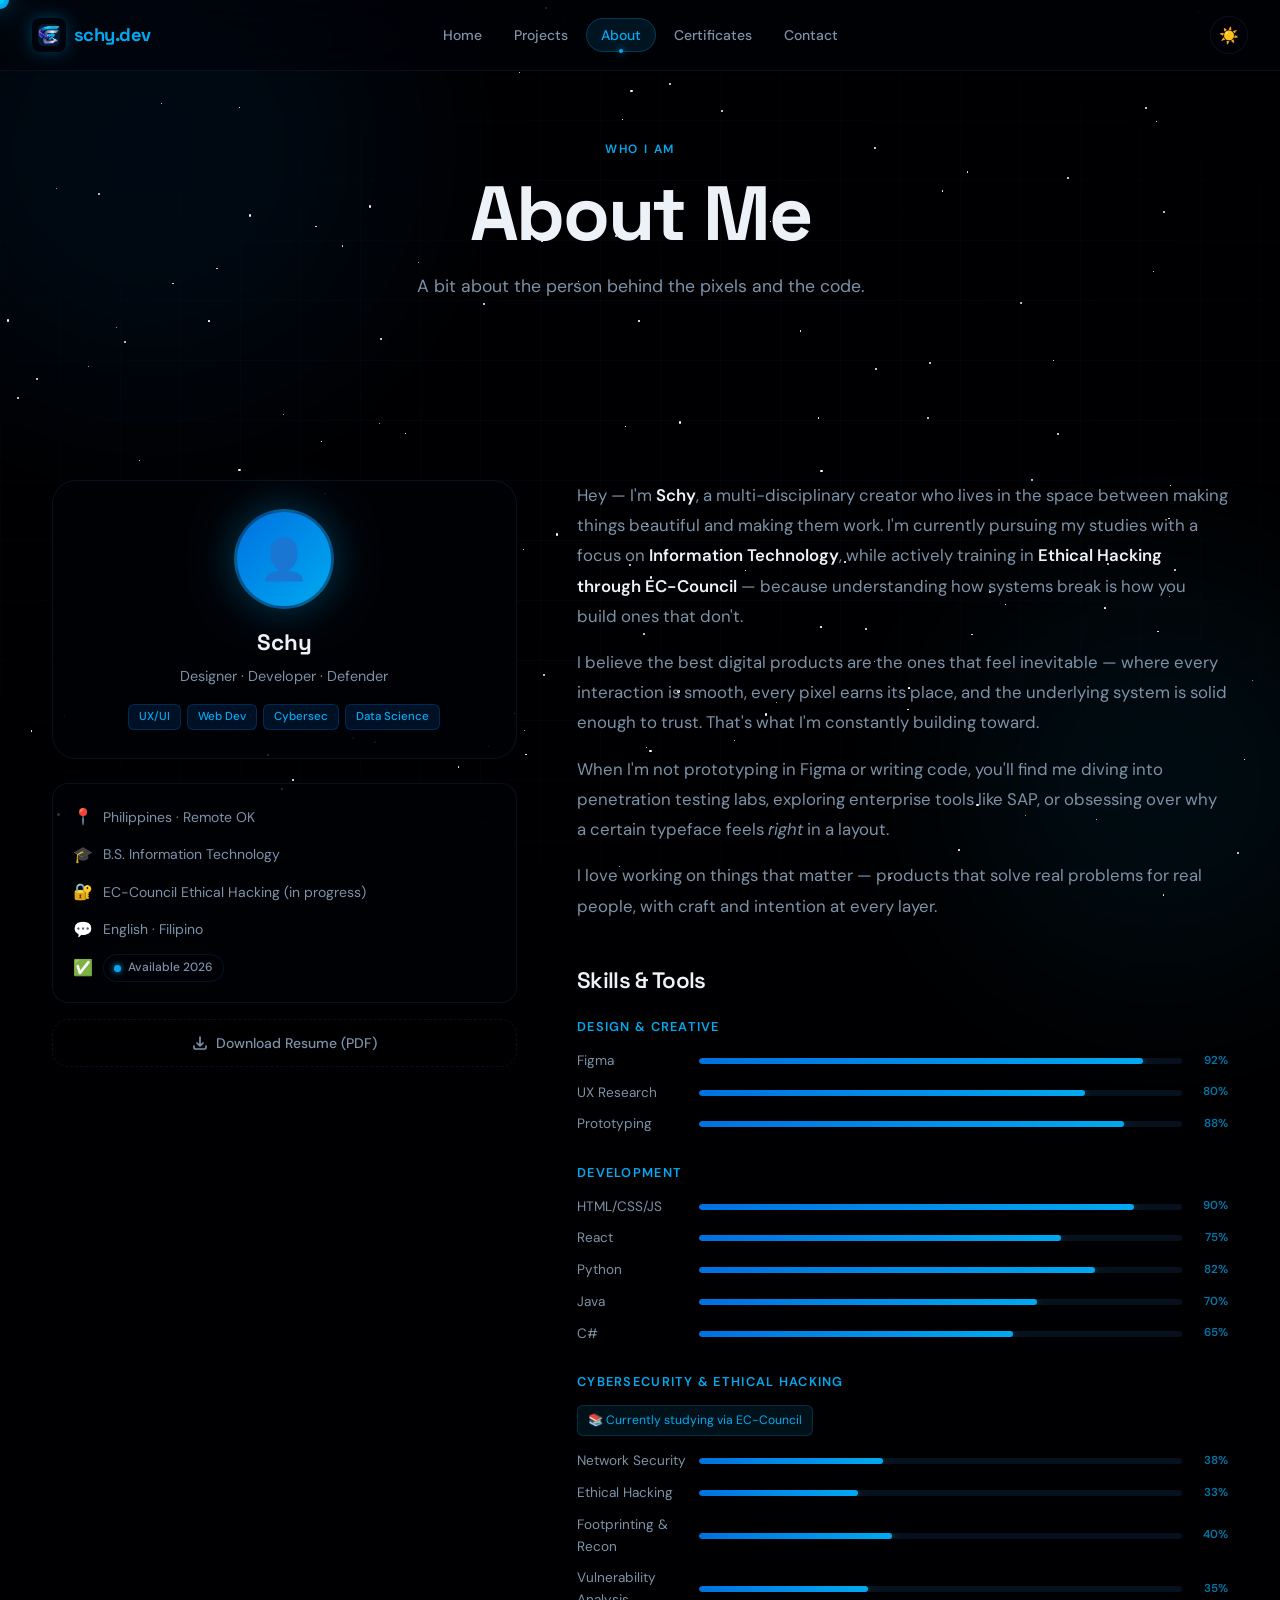
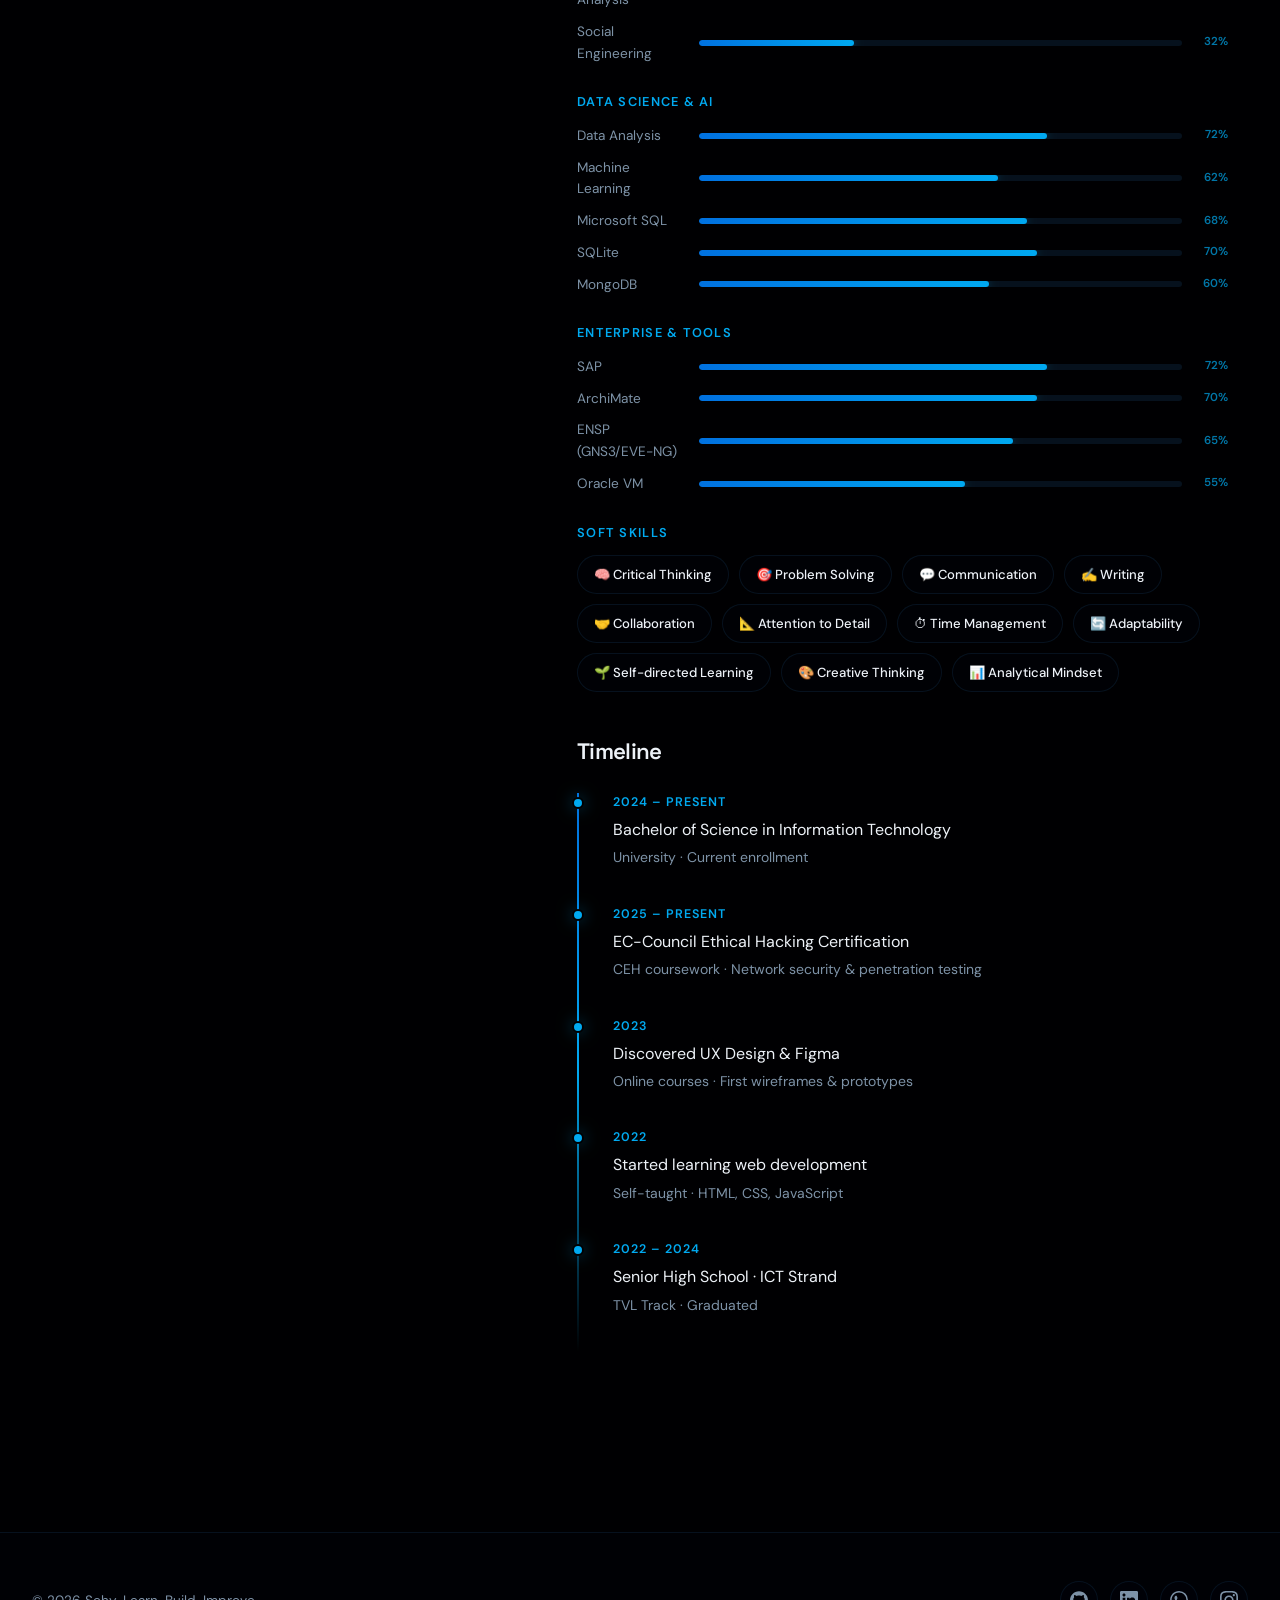
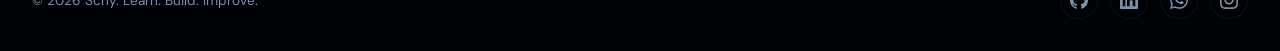
==== pages/about.html @ e8ba6cde "my portfolio" ====
<!DOCTYPE html>
<html lang="en" data-theme="dark">
<head>
  <meta charset="UTF-8" />
  <meta name="viewport" content="width=device-width, initial-scale=1.0" />
  <title>About — Schy's Portfolio</title>
  <meta name="description" content="Learn about Schy — a multi-disciplinary creator at the intersection of design, code, security, and data science." />
  <link rel="stylesheet" href="../css/main.css" />
  <link rel="stylesheet" href="../css/pages.css" />
  <link rel="stylesheet" href="../css/enhancements.css" />
</head>
<body>

<div id="cursor-orb"></div>
<div id="cursor-trail"></div>
<div id="page-transition"></div>
<div id="starfield"></div>
<div class="grid-bg"></div>
<div class="orb orb-1"></div>
<div class="orb orb-2"></div>

<nav>
  <a href="../index.html" class="nav-logo nav-logo-img" aria-label="schy.dev — home" data-cursor="hover">
    <span class="logo-placeholder" aria-hidden="true">
      <span class="logo-ph-box">
        <svg width="22" height="22" viewBox="0 0 22 22" fill="none"><rect width="22" height="22" rx="6" fill="currentColor" opacity="0.15"/><path d="M6 11h10M11 6l5 5-5 5" stroke="currentColor" stroke-width="1.8" stroke-linecap="round" stroke-linejoin="round"/></svg>
        <img src="../assets/logo.png" alt="Schy logo" class="logo-img">
      </span>
      <span class="logo-ph-text">schy<span class="logo-dot">.</span>dev</span>
    </span>
  </a>
  <ul class="nav-links">
    <li><a href="../index.html">Home</a></li>
    <li><a href="projects.html">Projects</a></li>
    <li><a href="about.html">About</a></li>
    <li><a href="certificates.html">Certificates</a></li>
    <li><a href="contact.html">Contact</a></li>
  </ul>
  <div class="nav-actions">
    <button id="theme-toggle" data-cursor="hover" aria-label="Toggle theme">☀️</button>
    <button id="nav-toggle"   data-cursor="hover" aria-label="Menu">☰</button>
  </div>
</nav>

<div class="page">
  <div class="page-header">
    <div class="page-header-inner">
      <span class="section-label reveal">Who I am</span>
      <h1 class="reveal" data-delay="1">About Me</h1>
      <p class="reveal" data-delay="2">A bit about the person behind the pixels and the code.</p>
    </div>
  </div>

  <section>
    <div class="container">
      <div class="about-grid">

        <!-- LEFT -->
        <div class="about-left">
          <div class="identity-badge glass reveal">
            <div class="identity-avatar" aria-label="Profile photo placeholder">
              <!--
                📌 Replace with your photo:
                <img src="../assets/avatar.jpg" alt="Shy's photo" style="width:100%;height:100%;object-fit:cover;border-radius:50%;">
              -->
              <span aria-hidden="true" style="font-size:2.5rem">👤</span>
            </div>
            <div class="identity-name">Schy</div>
            <div class="identity-role">Designer · Developer · Defender</div>
            <div class="identity-tags">
              <span class="tag">UX/UI</span>
              <span class="tag">Web Dev</span>
              <span class="tag">Cybersec</span>
              <span class="tag">Data Science</span>
            </div>
          </div>

          <div class="about-facts glass reveal" data-delay="1">
            <div class="about-fact"><span class="about-fact-icon">📍</span><span>Philippines · Remote OK</span></div>
            <div class="about-fact"><span class="about-fact-icon">🎓</span><span>B.S. Information Technology</span></div>
            <div class="about-fact"><span class="about-fact-icon">🔐</span><span>EC-Council Ethical Hacking (in progress)</span></div>
            <div class="about-fact"><span class="about-fact-icon">💬</span><span>English · Filipino</span></div>
            <div class="about-fact">
              <span class="about-fact-icon">✅</span>
              <span class="pill" style="padding:3px 10px;font-size:0.75rem"><span class="dot"></span>Available 2026</span>
            </div>
          </div>

          <a href="../assets/resume.pdf" class="about-resume-btn glass reveal" data-delay="2" data-cursor="hover" download>
            <svg style="width:16px;height:16px;fill:none;stroke:currentColor;stroke-width:2.5" viewBox="0 0 24 24"><path stroke-linecap="round" stroke-linejoin="round" d="M3 16.5v2.25A2.25 2.25 0 005.25 21h13.5A2.25 2.25 0 0021 18.75V16.5M16.5 12L12 16.5m0 0L7.5 12m4.5 4.5V3"/></svg>
            Download Resume (PDF)
          </a>
        </div>

        <!-- RIGHT -->
        <div class="about-right">

          <div class="about-story reveal">
            <p>Hey — I'm <strong>Schy</strong>, a multi-disciplinary creator who lives in the space between making things beautiful and making them work. I'm currently pursuing my studies with a focus on <strong>Information Technology</strong>, while actively training in <strong>Ethical Hacking through EC-Council</strong> — because understanding how systems break is how you build ones that don't.</p>
            <p>I believe the best digital products are the ones that feel inevitable — where every interaction is smooth, every pixel earns its place, and the underlying system is solid enough to trust. That's what I'm constantly building toward.</p>
            <p>When I'm not prototyping in Figma or writing code, you'll find me diving into penetration testing labs, exploring enterprise tools like SAP, or obsessing over why a certain typeface feels <em>right</em> in a layout.</p>
            <p>I love working on things that matter — products that solve real problems for real people, with craft and intention at every layer.</p>
          </div>

          <!-- ── SKILLS ─────────────────────────────────────────────── -->
          <div class="skills-wrap reveal" data-delay="1">
            <h3>Skills &amp; Tools</h3>

            <!-- DESIGN -->
            <div class="skills-group">
              <div class="skills-group-label">Design &amp; Creative</div>
              <div class="skill-bar-wrap">
                <div class="skill-bar"><span class="skill-bar-label">Figma</span><div class="skill-bar-track"><div class="skill-bar-fill" data-width="0.92"></div></div><span class="skill-pct">92%</span></div>
                <div class="skill-bar"><span class="skill-bar-label">UX Research</span><div class="skill-bar-track"><div class="skill-bar-fill" data-width="0.80"></div></div><span class="skill-pct">80%</span></div>
                <div class="skill-bar"><span class="skill-bar-label">Prototyping</span><div class="skill-bar-track"><div class="skill-bar-fill" data-width="0.88"></div></div><span class="skill-pct">88%</span></div>
              </div>
            </div>

            <!-- DEVELOPMENT -->
            <div class="skills-group">
              <div class="skills-group-label">Development</div>
              <div class="skill-bar-wrap">
                <div class="skill-bar"><span class="skill-bar-label">HTML/CSS/JS</span><div class="skill-bar-track"><div class="skill-bar-fill" data-width="0.90"></div></div><span class="skill-pct">90%</span></div>
                <div class="skill-bar"><span class="skill-bar-label">React</span><div class="skill-bar-track"><div class="skill-bar-fill" data-width="0.75"></div></div><span class="skill-pct">75%</span></div>
                <div class="skill-bar"><span class="skill-bar-label">Python</span><div class="skill-bar-track"><div class="skill-bar-fill" data-width="0.82"></div></div><span class="skill-pct">82%</span></div>
                <div class="skill-bar"><span class="skill-bar-label">Java</span><div class="skill-bar-track"><div class="skill-bar-fill" data-width="0.70"></div></div><span class="skill-pct">70%</span></div>
                <div class="skill-bar"><span class="skill-bar-label">C#</span><div class="skill-bar-track"><div class="skill-bar-fill" data-width="0.65"></div></div><span class="skill-pct">65%</span></div>
              </div>
            </div>

            <!-- SECURITY -->
            <div class="skills-group">
              <div class="skills-group-label">Cybersecurity &amp; Ethical Hacking</div>
              <div class="skills-group-note">📚 Currently studying via EC-Council</div>
              <div class="skill-bar-wrap">
                <div class="skill-bar"><span class="skill-bar-label">Network Security</span><div class="skill-bar-track"><div class="skill-bar-fill" data-width="0.38"></div></div><span class="skill-pct">38%</span></div>
                <div class="skill-bar"><span class="skill-bar-label">Ethical Hacking</span><div class="skill-bar-track"><div class="skill-bar-fill" data-width="0.33"></div></div><span class="skill-pct">33%</span></div>
                <div class="skill-bar"><span class="skill-bar-label">Footprinting &amp; Recon</span><div class="skill-bar-track"><div class="skill-bar-fill" data-width="0.40"></div></div><span class="skill-pct">40%</span></div>
                <div class="skill-bar"><span class="skill-bar-label">Vulnerability Analysis</span><div class="skill-bar-track"><div class="skill-bar-fill" data-width="0.35"></div></div><span class="skill-pct">35%</span></div>
                <div class="skill-bar"><span class="skill-bar-label">Social Engineering</span><div class="skill-bar-track"><div class="skill-bar-fill" data-width="0.32"></div></div><span class="skill-pct">32%</span></div>
              </div>
            </div>

            <!-- DATA -->
            <div class="skills-group">
              <div class="skills-group-label">Data Science &amp; AI</div>
              <div class="skill-bar-wrap">
                <div class="skill-bar"><span class="skill-bar-label">Data Analysis</span><div class="skill-bar-track"><div class="skill-bar-fill" data-width="0.72"></div></div><span class="skill-pct">72%</span></div>
                <div class="skill-bar"><span class="skill-bar-label">Machine Learning</span><div class="skill-bar-track"><div class="skill-bar-fill" data-width="0.62"></div></div><span class="skill-pct">62%</span></div>
                <div class="skill-bar"><span class="skill-bar-label">Microsoft SQL</span><div class="skill-bar-track"><div class="skill-bar-fill" data-width="0.68"></div></div><span class="skill-pct">68%</span></div>
                <div class="skill-bar"><span class="skill-bar-label">SQLite</span><div class="skill-bar-track"><div class="skill-bar-fill" data-width="0.70"></div></div><span class="skill-pct">70%</span></div>
                <div class="skill-bar"><span class="skill-bar-label">MongoDB</span><div class="skill-bar-track"><div class="skill-bar-fill" data-width="0.60"></div></div><span class="skill-pct">60%</span></div>
              </div>
            </div>

            <!-- ENTERPRISE & TOOLS -->
            <div class="skills-group">
              <div class="skills-group-label">Enterprise &amp; Tools</div>
              <div class="skill-bar-wrap">
                <div class="skill-bar"><span class="skill-bar-label">SAP</span><div class="skill-bar-track"><div class="skill-bar-fill" data-width="0.72"></div></div><span class="skill-pct">72%</span></div>
                <div class="skill-bar"><span class="skill-bar-label">ArchiMate</span><div class="skill-bar-track"><div class="skill-bar-fill" data-width="0.70"></div></div><span class="skill-pct">70%</span></div>
                <div class="skill-bar"><span class="skill-bar-label">ENSP (GNS3/EVE-NG)</span><div class="skill-bar-track"><div class="skill-bar-fill" data-width="0.65"></div></div><span class="skill-pct">65%</span></div>
                <div class="skill-bar"><span class="skill-bar-label">Oracle VM</span><div class="skill-bar-track"><div class="skill-bar-fill" data-width="0.55"></div></div><span class="skill-pct">55%</span></div>
              </div>
            </div>

            <!-- SOFT SKILLS -->
            <div class="skills-group">
              <div class="skills-group-label">Soft Skills</div>
              <div class="soft-skills-grid">
                <div class="soft-skill-chip">🧠 Critical Thinking</div>
                <div class="soft-skill-chip">🎯 Problem Solving</div>
                <div class="soft-skill-chip">💬 Communication</div>
                <div class="soft-skill-chip">✍️ Writing</div>
                <div class="soft-skill-chip">🤝 Collaboration</div>
                <div class="soft-skill-chip">📐 Attention to Detail</div>
                <div class="soft-skill-chip">⏱ Time Management</div>
                <div class="soft-skill-chip">🔄 Adaptability</div>
                <div class="soft-skill-chip">🌱 Self-directed Learning</div>
                <div class="soft-skill-chip">🎨 Creative Thinking</div>
                <div class="soft-skill-chip">📊 Analytical Mindset</div>
              </div>
            </div>

          </div><!-- /skills-wrap -->

          <!-- TIMELINE -->
          <div class="reveal" data-delay="2">
            <h3 style="margin-bottom:28px">Timeline</h3>
            <div class="timeline">
              <div class="timeline-item">
                <div class="timeline-date">2024 – Present</div>
                <div class="timeline-title">Bachelor of Science in Information Technology</div>
                <div class="timeline-place">University · Current enrollment</div>
              </div>
              <div class="timeline-item">
                <div class="timeline-date">2025 – Present</div>
                <div class="timeline-title">EC-Council Ethical Hacking Certification</div>
                <div class="timeline-place">CEH coursework · Network security &amp; penetration testing</div>
              </div>
<div class="timeline-item">
                <div class="timeline-date">2023</div>
                <div class="timeline-title">Discovered UX Design &amp; Figma</div>
                <div class="timeline-place">Online courses · First wireframes &amp; prototypes</div>
              </div>
              <div class="timeline-item">
                <div class="timeline-date">2022</div>
                <div class="timeline-title">Started learning web development</div>
                <div class="timeline-place">Self-taught · HTML, CSS, JavaScript</div>
              </div>
              <div class="timeline-item">
                <div class="timeline-date">2022 – 2024</div>
                <div class="timeline-title">Senior High School · ICT Strand</div>
                <div class="timeline-place">TVL Track · Graduated</div>
              </div>
            </div>
          </div>

        </div>
      </div>
    </div>
  </section>
</div>

<footer>
  <div class="footer-inner">
    <span class="footer-copy">© 2026 Schy. Learn. Build. Improve.</span>
    <div class="footer-socials">
      <a href="#" data-cursor="hover" aria-label="GitHub"   target="_blank" rel="noopener"></a>
      <a href="#" data-cursor="hover" aria-label="LinkedIn" target="_blank" rel="noopener"></a>
      <a href="#" data-cursor="hover" aria-label="WhatsApp"  target="_blank" rel="noopener"></a>
      <a href="#" data-cursor="hover" aria-label="Instagram" target="_blank" rel="noopener"></a>
    </div>
  </div>
</footer>

<script src="../js/global.js"></script>
<script src="../js/social-icons.js"></script>
<script src="../js/enhancements.js"></script>
<script>
document.addEventListener('DOMContentLoaded', () => {
  document.querySelectorAll('.skill-bar-fill').forEach(bar => {
    const w = parseFloat(bar.dataset.width || '0.75');
    bar.style.width = (w * 100) + '%';
  });
});
</script>
</body>
</html>
---- css/main.css ----
/* ─── DESIGN SYSTEM ─────────────────────────────────────────────────── */
@import url('https://fonts.googleapis.com/css2?family=Space+Grotesk:wght@300;400;500;600;700&family=DM+Sans:ital,opsz,wght@0,9..40,300;0,9..40,400;0,9..40,500;0,9..40,600;1,9..40,300&display=swap');

:root {
  --bg:        oklch(0.05 0.02 250);
  --bg-2:      oklch(0.08 0.025 250);
  --bg-glass:  oklch(0.10 0.025 250 / 0.55);
  --primary:   oklch(0.55 0.20 250);
  --accent:    oklch(0.68 0.18 230);
  --accent-2:  oklch(0.72 0.22 200);
  --fg:        oklch(0.96 0.01 250);
  --fg-muted:  oklch(0.65 0.04 250);
  --border:    oklch(0.25 0.05 250 / 0.5);
  --glow:      oklch(0.68 0.18 230 / 0.35);
  --radius:    16px;
  --radius-lg: 24px;
  --font-head: 'Space Grotesk', sans-serif;
  --font-body: 'DM Sans', sans-serif;
  --transition: 0.35s cubic-bezier(0.25, 0.46, 0.45, 0.94);
}

[data-theme="light"] {
  --bg:        oklch(0.97 0.01 250);
  --bg-2:      oklch(0.93 0.015 250);
  --bg-glass:  oklch(0.98 0.01 250 / 0.75);
  --fg:        oklch(0.12 0.03 250);
  --fg-muted:  oklch(0.45 0.04 250);
  --border:    oklch(0.80 0.03 250 / 0.6);
  --glow:      oklch(0.55 0.20 250 / 0.20);
}

*, *::before, *::after { box-sizing: border-box; margin: 0; padding: 0; }

html { scroll-behavior: smooth; }

body {
  font-family: var(--font-body);
  background: var(--bg);
  color: var(--fg);
  line-height: 1.6;
  overflow-x: hidden;
  cursor: none;
}

/* ─── CUSTOM CURSOR ──────────────────────────────────────────────────── */
#cursor-orb {
  position: fixed;
  top: 0; left: 0;
  width: 18px; height: 18px;
  border-radius: 50%;
  background: var(--accent);
  box-shadow: 0 0 20px var(--glow), 0 0 40px var(--glow);
  pointer-events: none;
  z-index: 9999;
  transform: translate(-50%, -50%);
  transition: width 0.25s, height 0.25s, opacity 0.25s, background 0.25s;
  mix-blend-mode: screen;
}
#cursor-orb.hover {
  width: 44px; height: 44px;
  background: var(--primary);
  box-shadow: 0 0 40px var(--glow), 0 0 80px var(--glow);
}
#cursor-trail {
  position: fixed;
  top: 0; left: 0;
  width: 8px; height: 8px;
  border-radius: 50%;
  background: var(--accent-2);
  pointer-events: none;
  z-index: 9998;
  transform: translate(-50%, -50%);
  opacity: 0.5;
  transition: transform 0.12s ease-out;
}

/* ─── STARFIELD ──────────────────────────────────────────────────────── */
#starfield {
  position: fixed;
  inset: 0;
  z-index: 0;
  pointer-events: none;
  overflow: hidden;
}
.star {
  position: absolute;
  border-radius: 50%;
  background: white;
  animation: twinkle var(--dur, 3s) var(--delay, 0s) infinite alternate ease-in-out;
}
@keyframes twinkle {
  from { opacity: var(--from, 0.1); transform: scale(1); }
  to   { opacity: var(--to, 0.8);  transform: scale(1.5); }
}

/* ─── GRID BG ────────────────────────────────────────────────────────── */
.grid-bg {
  position: fixed;
  inset: 0;
  z-index: 0;
  pointer-events: none;
  background-image:
    linear-gradient(var(--border) 1px, transparent 1px),
    linear-gradient(90deg, var(--border) 1px, transparent 1px);
  background-size: 60px 60px;
  mask-image: radial-gradient(ellipse 80% 60% at 50% 50%, black 30%, transparent 100%);
  opacity: 0.35;
}

/* ─── AMBIENT ORBS ───────────────────────────────────────────────────── */
.orb {
  position: fixed;
  border-radius: 50%;
  filter: blur(90px);
  pointer-events: none;
  z-index: 0;
  animation: orbFloat 10s ease-in-out infinite alternate;
}
.orb-1 { width: 500px; height: 500px; background: var(--primary); opacity: 0.08; top: -100px; left: -100px; }
.orb-2 { width: 400px; height: 400px; background: var(--accent);  opacity: 0.07; bottom: -80px; right: -80px; animation-delay: -5s; }
.orb-3 { width: 300px; height: 300px; background: var(--accent-2); opacity: 0.05; top: 50%; left: 50%; transform: translate(-50%,-50%); animation-delay: -3s; }

@keyframes orbFloat {
  from { transform: translate(0, 0) scale(1); }
  to   { transform: translate(30px, -40px) scale(1.1); }
}

[data-theme="light"] .orb-1 { background: oklch(0.55 0.16 270); opacity: 0.07; }
[data-theme="light"] .orb-2 { background: oklch(0.60 0.14 230); opacity: 0.06; }
[data-theme="light"] .orb-3 { background: oklch(0.65 0.12 210); opacity: 0.05; }

/* ─── MARQUEE LOGO IMAGES ─────────────────────────────────────────── */
.mi-logo {
  width: 18px;
  height: 18px;
  object-fit: contain;
  display: inline-block;
  vertical-align: middle;
  flex-shrink: 0;
  filter: drop-shadow(0 0 3px currentColor);
}

/* ─── LAYOUT ─────────────────────────────────────────────────────────── */
.page { position: relative; z-index: 1; min-height: 100vh; }
.container { max-width: 1240px; margin: 0 auto; padding: 0 32px; }
section { padding: 100px 0; }

/* ─── NAV ────────────────────────────────────────────────────────────── */
nav {
  position: fixed;
  top: 0; left: 0; right: 0;
  z-index: 100;
  padding: 16px 32px;
  display: grid;
  grid-template-columns: 1fr auto 1fr;
  align-items: center;
  gap: 16px;
  background: var(--bg-glass);
  backdrop-filter: blur(20px);
  -webkit-backdrop-filter: blur(20px);
  border-bottom: 1px solid var(--border);
  transition: all var(--transition);
}
nav.scrolled {
  padding: 10px 32px;
  box-shadow: 0 4px 40px oklch(0 0 0 / 0.3);
}

.nav-logo {
  font-family: var(--font-head);
  font-weight: 700;
  font-size: 1.25rem;
  color: var(--fg);
  text-decoration: none;
  letter-spacing: -0.02em;
}
.nav-logo span { color: var(--accent); }

/* ── Logo image / placeholder ── */
.nav-logo-img {
  display: flex;
  align-items: center;
  text-decoration: none;
  flex-shrink: 0;
}
/* When you drop in a real <img> */
.nav-logo-img .logo-img {
  height: 36px;
  width: auto;
  display: block;
  object-fit: contain;
}
/* Placeholder shown until real logo is added */
.logo-placeholder {
  display: flex;
  align-items: center;
  gap: 8px;
}
.logo-ph-box {
  display: flex;
  align-items: center;
  justify-content: center;
  width: 34px; height: 34px;
  border-radius: 8px;
  color: white;
  flex-shrink: 0;
  box-shadow: 0 0 16px var(--glow);
  transition: box-shadow 0.25s, transform 0.25s;
  position: relative;
  overflow: hidden;
}
.logo-ph-box svg {
  position: absolute;
  opacity: 1;
  transition: opacity 0.2s;
}
/* When real logo image is present, hide the SVG fallback */
.logo-ph-box .logo-img {
  position: absolute;
  inset: 0;
  width: 100%; height: 100%;
  object-fit: contain;
  border-radius: 8px;
  z-index: 1;
}
/* Hide SVG when image loads */
.logo-ph-box .logo-img ~ svg { display: none; }
.nav-logo-img:hover .logo-ph-box {
  box-shadow: 0 0 30px var(--glow);
  transform: scale(1.08);
}
.logo-ph-text {
  font-family: var(--font-head);
  font-size: 1.15rem;
  font-weight: 700;
  color: var(--fg);
  letter-spacing: -0.03em;
  transition: color 0.2s;
}
.logo-dot { color: var(--accent); }
.nav-logo-img:hover .logo-ph-text { color: var(--accent); }

.nav-links {
  display: flex;
  gap: 4px;
  list-style: none;
}
.nav-links a {
  font-family: var(--font-body);
  font-size: 0.875rem;
  font-weight: 500;
  color: var(--fg-muted);
  text-decoration: none;
  padding: 7px 14px;
  border-radius: 50px;
  transition: all 0.2s;
}
.nav-links a:hover,
.nav-links a.active {
  color: var(--fg);
  background: var(--border);
}
.nav-links a.active {
  color: var(--accent);
  background: oklch(0.68 0.18 230 / 0.12);
  border: 1px solid oklch(0.68 0.18 230 / 0.25);
  position: relative;
}
.nav-links a.active::after {
  content: '';
  position: absolute;
  bottom: -2px;
  left: 50%;
  transform: translateX(-50%);
  width: 4px; height: 4px;
  border-radius: 50%;
  background: var(--accent);
  box-shadow: 0 0 6px var(--accent);
}

.nav-actions {
  display: flex;
  justify-content: flex-end;
  align-items: center;
  gap: 12px;
}

#theme-toggle {
  width: 38px; height: 38px;
  border-radius: 50%;
  background: var(--bg-glass);
  border: 1px solid var(--border);
  color: var(--fg);
  cursor: none;
  display: flex; align-items: center; justify-content: center;
  font-size: 1rem;
  transition: all 0.2s;
}
#theme-toggle:hover { background: var(--border); }

/* mobile nav */
#nav-toggle {
  display: none;
  width: 38px; height: 38px;
  background: transparent;
  border: 1px solid var(--border);
  border-radius: 8px;
  color: var(--fg);
  font-size: 1.25rem;
  cursor: none;
  align-items: center; justify-content: center;
}

/* ─── GLASS CARD ─────────────────────────────────────────────────────── */
.glass {
  background: var(--bg-glass);
  backdrop-filter: blur(20px);
  -webkit-backdrop-filter: blur(20px);
  border: 1px solid var(--border);
  border-radius: var(--radius-lg);
}

/* ─── BUTTONS ────────────────────────────────────────────────────────── */
.btn {
  display: inline-flex;
  align-items: center;
  gap: 8px;
  padding: 12px 24px;
  border-radius: 50px;
  font-family: var(--font-body);
  font-size: 0.9rem;
  font-weight: 600;
  text-decoration: none;
  cursor: none;
  border: none;
  transition: all 0.25s;
  position: relative;
  overflow: hidden;
}
.btn::after {
  content: '';
  position: absolute;
  inset: 0;
  border-radius: inherit;
  opacity: 0;
  background: white;
  transition: opacity 0.2s;
}
.btn:hover::after { opacity: 0.08; }

.btn-primary {
  background: var(--accent);
  color: #fff;
  box-shadow: 0 0 30px var(--glow), 0 4px 15px oklch(0 0 0 / 0.3);
}
.btn-primary:hover {
  box-shadow: 0 0 50px var(--glow), 0 8px 25px oklch(0 0 0 / 0.4);
  transform: translateY(-2px);
}
.btn-glass {
  background: var(--bg-glass);
  color: var(--fg);
  border: 1px solid var(--border);
  backdrop-filter: blur(10px);
}
.btn-glass:hover {
  border-color: var(--accent);
  color: var(--accent);
  transform: translateY(-2px);
}

/* ─── TYPOGRAPHY ─────────────────────────────────────────────────────── */
h1,h2,h3,h4 {
  font-family: var(--font-head);
  letter-spacing: -0.03em;
  line-height: 1.1;
}
h1 { font-size: clamp(2.5rem, 6vw, 5rem); font-weight: 700; }
h2 { font-size: clamp(2rem, 4vw, 3rem); font-weight: 600; }
h3 { font-size: 1.4rem; font-weight: 600; }
h4 { font-size: 1.1rem; font-weight: 600; }

.section-label {
  font-family: var(--font-body);
  font-size: 0.75rem;
  font-weight: 600;
  letter-spacing: 0.15em;
  text-transform: uppercase;
  color: var(--accent);
  margin-bottom: 12px;
  display: block;
}
.section-title { margin-bottom: 16px; }
.section-subtitle {
  color: var(--fg-muted);
  font-size: 1.1rem;
  max-width: 580px;
}

/* ─── REVEAL ANIMATION ───────────────────────────────────────────────── */
.reveal {
  opacity: 0;
  transform: translateY(40px);
  transition: opacity 0.7s ease, transform 0.7s ease;
}
.reveal.in-view {
  opacity: 1;
  transform: translateY(0);
}
.reveal[data-delay="1"] { transition-delay: 0.1s; }
.reveal[data-delay="2"] { transition-delay: 0.2s; }
.reveal[data-delay="3"] { transition-delay: 0.3s; }
.reveal[data-delay="4"] { transition-delay: 0.4s; }
.reveal[data-delay="5"] { transition-delay: 0.5s; }
.reveal[data-delay="6"] { transition-delay: 0.6s; }

/* ─── PILL / BADGE ───────────────────────────────────────────────────── */
.pill {
  display: inline-flex;
  align-items: center;
  gap: 7px;
  padding: 6px 14px;
  border-radius: 50px;
  font-size: 0.8rem;
  font-weight: 500;
  background: var(--bg-glass);
  border: 1px solid var(--border);
  color: var(--fg-muted);
}
.pill .dot {
  width: 7px; height: 7px;
  border-radius: 50%;
  background: var(--accent);
  box-shadow: 0 0 6px var(--accent);
  animation: pulse 2s infinite;
}
@keyframes pulse {
  0%,100% { box-shadow: 0 0 4px var(--accent); transform: scale(1); }
  50%      { box-shadow: 0 0 12px var(--accent); transform: scale(1.3); }
}

.tag {
  display: inline-block;
  padding: 3px 10px;
  border-radius: 6px;
  font-size: 0.72rem;
  font-weight: 500;
  background: oklch(0.55 0.20 250 / 0.15);
  color: var(--accent);
  border: 1px solid oklch(0.55 0.20 250 / 0.25);
}

/* ─── FOOTER ─────────────────────────────────────────────────────────── */
footer {
  position: relative;
  z-index: 1;
  padding: 48px 32px 32px;
  border-top: 1px solid var(--border);
  background: var(--bg-glass);
  backdrop-filter: blur(20px);
}
.footer-inner {
  max-width: 1240px;
  margin: 0 auto;
  display: flex;
  align-items: center;
  justify-content: space-between;
  flex-wrap: wrap;
  gap: 16px;
}
.footer-copy { color: var(--fg-muted); font-size: 0.85rem; }
.footer-socials { display: flex; gap: 12px; }
.footer-socials a {
  width: 38px; height: 38px;
  border-radius: 50%;
  background: var(--bg-glass);
  border: 1px solid var(--border);
  color: var(--fg-muted);
  display: flex; align-items: center; justify-content: center;
  font-size: 0.9rem;
  text-decoration: none;
  transition: all 0.2s;
  overflow: hidden;
}
.footer-socials a:hover {
  color: var(--accent);
  border-color: var(--accent);
  box-shadow: 0 0 15px var(--glow);
  transform: translateY(-3px);
}
/* Social SVG icons */
.icon-github, .icon-linkedin, .icon-twitter, .icon-dribbble {
  display: flex; align-items: center; justify-content: center;
  width: 18px; height: 18px;
  flex-shrink: 0;
}
.icon-github svg, .icon-linkedin svg, .icon-twitter svg, .icon-dribbble svg {
  width: 18px; height: 18px;
  fill: currentColor;
}

/* ─── PAGE TRANSITION ────────────────────────────────────────────────── */
#page-transition {
  position: fixed;
  inset: 0;
  z-index: 9990;
  background: var(--bg);
  opacity: 0;
  pointer-events: none;
  transition: opacity 0.3s;
}
#page-transition.visible { opacity: 1; pointer-events: all; }

/* ─── MARQUEE ────────────────────────────────────────────────────────── */
.marquee-wrap {
  overflow: hidden;
  padding: 32px 0;
  mask-image: linear-gradient(90deg, transparent, black 10%, black 90%, transparent);
}
.marquee-track {
  display: flex;
  gap: 40px;
  width: max-content;
  animation: marquee 30s linear infinite;
}
.marquee-track:hover { animation-play-state: paused; }
@keyframes marquee {
  from { transform: translateX(0); }
  to   { transform: translateX(-50%); }
}
.marquee-item {
  display: flex;
  align-items: center;
  gap: 10px;
  font-family: var(--font-head);
  font-size: 0.9rem;
  font-weight: 500;
  color: var(--fg-muted);
  white-space: nowrap;
  padding: 10px 20px;
  border-radius: 50px;
  background: var(--bg-glass);
  border: 1px solid var(--border);
  transition: color 0.2s, border-color 0.2s;
}
.marquee-item:hover { color: var(--fg); border-color: var(--accent); }
.marquee-item .mi-icon { font-size: 1.2rem; }

/* ─── TILT CARD ──────────────────────────────────────────────────────── */
.tilt-card {
  transform-style: preserve-3d;
  transition: transform 0.15s, box-shadow 0.3s;
}
.tilt-card:hover {
  box-shadow: 0 20px 60px oklch(0 0 0 / 0.4), 0 0 40px var(--glow);
}

/* ─── SCROLL BAR ─────────────────────────────────────────────────────── */
::-webkit-scrollbar { width: 6px; }
::-webkit-scrollbar-track { background: var(--bg); }
::-webkit-scrollbar-thumb { background: var(--border); border-radius: 3px; }
::-webkit-scrollbar-thumb:hover { background: var(--primary); }

/* ─── REDUCED MOTION ─────────────────────────────────────────────────── */
@media (prefers-reduced-motion: reduce) {
  *, *::before, *::after {
    animation-duration: 0.01ms !important;
    transition-duration: 0.01ms !important;
  }
  .reveal { opacity: 1 !important; transform: none !important; }
}

/* ─── RESPONSIVE ─────────────────────────────────────────────────────── */
@media (max-width: 768px) {
  .container { padding: 0 20px; }
  section { padding: 70px 0; }
  nav { padding: 14px 20px; }
  .nav-links { display: none; }
  .nav-links.open {
    display: flex;
    flex-direction: column;
    position: fixed;
    inset: 70px 0 0 0;
    background: var(--bg);
    padding: 32px 20px;
    z-index: 99;
    gap: 8px;
  }
  .nav-links.open a { font-size: 1.2rem; padding: 14px 20px; }
  #nav-toggle { display: flex; }
  body { cursor: auto; }
  #cursor-orb, #cursor-trail { display: none; }
}
---- css/pages.css ----
/* ─── PAGE HEADER ────────────────────────────────────────────────────── */
.page-header {
  padding: 140px 0 80px;
  position: relative;
  text-align: center;
}
.page-header-inner { max-width: 700px; margin: 0 auto; }
.page-header h1 { margin-bottom: 16px; }
.page-header p { color: var(--fg-muted); font-size: 1.1rem; }

/* ─── PROJECTS ───────────────────────────────────────────────────────── */
.filters {
  display: flex;
  gap: 10px;
  flex-wrap: wrap;
  margin-bottom: 48px;
}
.filter-btn {
  padding: 8px 20px;
  border-radius: 50px;
  border: 1px solid var(--border);
  background: transparent;
  color: var(--fg-muted);
  font-family: var(--font-body);
  font-size: 0.85rem;
  font-weight: 500;
  cursor: none;
  transition: all 0.2s;
}
.filter-btn:hover { color: var(--fg); border-color: var(--primary); }
.filter-btn.active {
  background: var(--primary);
  border-color: var(--primary);
  color: white;
  box-shadow: 0 0 20px oklch(0.55 0.20 250 / 0.3);
}

.projects-grid {
  display: grid;
  grid-template-columns: repeat(auto-fill, minmax(340px, 1fr));
  gap: 24px;
}

.project-card {
  overflow: hidden;
  cursor: none;
  transition: all 0.35s;
}
.project-card:hover { transform: translateY(-8px); }
.project-card[data-cat="coming"] { opacity: 0.7; }

.project-img {
  width: 100%;
  aspect-ratio: 16/10;
  overflow: hidden;
  position: relative;
  background: linear-gradient(135deg, var(--bg-2), oklch(0.10 0.03 250));
}
.project-img img {
  width: 100%;
  height: 100%;
  object-fit: cover;
  object-position: center top;
  transition: transform 0.5s;
  display: block;
  position: absolute;
  inset: 0;
}
.project-card:hover .project-img img { transform: scale(1.08); }
.project-img-placeholder {
  width: 100%;
  height: 100%;
  display: flex;
  align-items: center;
  justify-content: center;
  font-size: 3rem;
  background: linear-gradient(135deg,
    oklch(0.12 0.04 250),
    oklch(0.08 0.03 250)
  );
  border-bottom: 1px solid var(--border);
}
.project-cat-pill {
  position: absolute;
  top: 14px; left: 14px;
  background: var(--bg-glass);
  backdrop-filter: blur(10px);
  border: 1px solid var(--border);
  padding: 4px 12px;
  border-radius: 50px;
  font-size: 0.75rem;
  font-weight: 600;
  color: var(--accent);
  z-index: 2;
}

.project-body { padding: 24px; }
.project-title { margin-bottom: 8px; font-size: 1.2rem; }
.project-desc {
  color: var(--fg-muted);
  font-size: 0.9rem;
  margin-bottom: 16px;
  line-height: 1.6;
}
.project-tags { display: flex; gap: 8px; flex-wrap: wrap; margin-bottom: 20px; }
.project-links { display: flex; gap: 10px; }
.project-link {
  display: inline-flex;
  align-items: center;
  gap: 6px;
  font-size: 0.82rem;
  font-weight: 600;
  text-decoration: none;
  padding: 7px 14px;
  border-radius: 8px;
  transition: all 0.2s;
  cursor: none;
}
.project-link.live {
  background: var(--accent);
  color: white;
  box-shadow: 0 0 15px var(--glow);
}
.project-link.live:hover { box-shadow: 0 0 30px var(--glow); transform: translateY(-1px); }
.project-link.code {
  background: var(--bg-glass);
  border: 1px solid var(--border);
  color: var(--fg-muted);
}
.project-link.code:hover { color: var(--fg); border-color: var(--primary); }

/* coming soon overlay */
.coming-soon-overlay {
  position: absolute;
  inset: 0;
  background: oklch(0.05 0.02 250 / 0.7);
  display: flex;
  align-items: center;
  justify-content: center;
  backdrop-filter: blur(4px);
  z-index: 5;
}
.coming-soon-badge {
  background: var(--bg-glass);
  border: 1px solid var(--border);
  padding: 8px 20px;
  border-radius: 50px;
  font-size: 0.85rem;
  font-weight: 600;
  color: var(--fg);
}

/* hide/show cards */
.project-card.hidden {
  display: none;
}

/* ─── ABOUT ──────────────────────────────────────────────────────────── */
.about-grid {
  display: grid;
  grid-template-columns: 1fr 1.4fr;
  gap: 60px;
  align-items: start;
  margin-bottom: 80px;
}
.about-left { position: sticky; top: 100px; }

.identity-badge {
  padding: 28px;
  margin-bottom: 24px;
  text-align: center;
}
.identity-avatar {
  width: 100px; height: 100px;
  border-radius: 50%;
  margin: 0 auto 16px;
  background: linear-gradient(135deg, var(--primary), var(--accent));
  display: flex;
  align-items: center;
  justify-content: center;
  font-size: 2.5rem;
  border: 3px solid var(--border);
  box-shadow: 0 0 40px var(--glow);
}
.identity-name {
  font-family: var(--font-head);
  font-size: 1.4rem;
  font-weight: 700;
  margin-bottom: 4px;
}
.identity-role {
  color: var(--fg-muted);
  font-size: 0.9rem;
  margin-bottom: 16px;
}
.identity-tags { display: flex; flex-wrap: wrap; gap: 6px; justify-content: center; }

.about-resume-btn {
  display: flex;
  align-items: center;
  justify-content: center;
  gap: 8px;
  width: 100%;
  padding: 12px;
  border-radius: var(--radius);
  background: transparent;
  border: 1px dashed var(--border);
  color: var(--fg-muted);
  font-family: var(--font-body);
  font-size: 0.875rem;
  font-weight: 500;
  text-decoration: none;
  cursor: none;
  transition: all 0.2s;
}
.about-resume-btn:hover {
  border-color: var(--accent);
  color: var(--accent);
  background: oklch(0.68 0.18 230 / 0.05);
}
.about-story {
  color: var(--fg-muted);
  line-height: 1.8;
  margin-bottom: 48px;
  font-size: 1.05rem;
}
.about-story p { margin-bottom: 16px; }
.about-story strong { color: var(--fg); font-weight: 600; }

.skills-wrap { margin-bottom: 48px; }
.skills-wrap h3 { margin-bottom: 24px; }
.skills-group { margin-bottom: 28px; }
.skills-group-label {
  font-size: 0.8rem;
  font-weight: 600;
  letter-spacing: 0.1em;
  text-transform: uppercase;
  color: var(--accent);
  margin-bottom: 12px;
}
.skill-bar-wrap {
  display: flex;
  flex-direction: column;
  gap: 10px;
}
.skill-bar {
  display: flex;
  align-items: center;
  gap: 12px;
}
.skill-bar-label {
  width: 110px;
  font-size: 0.85rem;
  color: var(--fg-muted);
  flex-shrink: 0;
}
.skill-bar-track {
  flex: 1;
  height: 6px;
  background: var(--border);
  border-radius: 3px;
  overflow: hidden;
}
.skill-bar-fill {
  height: 100%;
  border-radius: 3px;
  background: linear-gradient(90deg, var(--primary), var(--accent));
  box-shadow: 0 0 10px var(--glow);
  transform-origin: left;
  transform: scaleX(0);
  transition: transform 1s cubic-bezier(0.25, 0.46, 0.45, 0.94);
}
.skill-bar-fill.animate { transform: scaleX(1); }

/* timeline */
.timeline { position: relative; }
.timeline::before {
  content: '';
  position: absolute;
  left: 0;
  top: 0; bottom: 0;
  width: 2px;
  background: linear-gradient(to bottom, var(--primary), var(--accent), transparent);
}
.timeline-item {
  padding-left: 36px;
  padding-bottom: 36px;
  position: relative;
}
.timeline-item::before {
  content: '';
  position: absolute;
  left: -5px;
  top: 4px;
  width: 12px; height: 12px;
  border-radius: 50%;
  background: var(--accent);
  box-shadow: 0 0 15px var(--glow);
  border: 2px solid var(--bg);
}
.timeline-date {
  font-size: 0.78rem;
  font-weight: 600;
  color: var(--accent);
  letter-spacing: 0.08em;
  text-transform: uppercase;
  margin-bottom: 4px;
}
.timeline-title { margin-bottom: 4px; font-size: 1rem; }
.timeline-place { color: var(--fg-muted); font-size: 0.875rem; }

@media (max-width: 768px) {
  .about-grid { grid-template-columns: 1fr; }
  .about-left { position: static; }
}

/* ─── CERTIFICATES ───────────────────────────────────────────────────── */
.school-section { margin-bottom: 64px; }
.school-header {
  display: flex;
  align-items: center;
  gap: 16px;
  margin-bottom: 12px;
  padding-bottom: 20px;
  border-bottom: 1px solid var(--border);
}
.school-icon {
  width: 48px; height: 48px;
  border-radius: 12px;
  background: linear-gradient(135deg, var(--primary), var(--accent));
  display: flex;
  align-items: center;
  justify-content: center;
  font-size: 1.4rem;
  flex-shrink: 0;
}
.school-name { font-size: 1.2rem; margin-bottom: 2px; }
.school-degree { color: var(--fg-muted); font-size: 0.875rem; }
.school-years {
  margin-left: auto;
  font-size: 0.8rem;
  color: var(--accent);
  font-weight: 600;
  background: oklch(0.68 0.18 230 / 0.1);
  border: 1px solid oklch(0.68 0.18 230 / 0.25);
  padding: 4px 12px;
  border-radius: 50px;
}

.certs-grid {
  display: grid;
  grid-template-columns: repeat(auto-fill, minmax(280px, 1fr));
  gap: 20px;
  margin-top: 24px;
}
.cert-card {
  overflow: hidden;
  cursor: none;
  transition: all 0.3s;
}
.cert-card:hover { transform: translateY(-6px); box-shadow: 0 20px 50px oklch(0 0 0 / 0.4), 0 0 30px var(--glow); }

.cert-img-slot {
  width: 100%;
  aspect-ratio: 16/10;
  position: relative;
  background:
    repeating-linear-gradient(
      -45deg,
      oklch(0.10 0.03 250) 0px,
      oklch(0.10 0.03 250) 8px,
      oklch(0.12 0.03 250) 8px,
      oklch(0.12 0.03 250) 16px
    );
  border-bottom: 1px solid var(--border);
  display: flex;
  object-fit: cover; 
  flex-direction: column;
  align-items: center;
  justify-content: center;
  gap: 8px;
  overflow: hidden;
  cursor: pointer;
}
.cert-img-slot img {
  position: absolute;
  inset: 0;
  width: 100%;
  height: 100%;
  object-fit: cover;
  object-position: center;
  transition: transform 0.4s ease;
}
.cert-card:hover .cert-img-slot img { transform: scale(1.04); }
/* Lightbox overlay */
.cert-lightbox {
  position: fixed;
  inset: 0;
  z-index: 9000;
  background: rgba(0,0,0,0.92);
  display: flex;
  align-items: center;
  justify-content: center;
  cursor: zoom-out;
  opacity: 0;
  pointer-events: none;
  transition: opacity 0.3s;
  backdrop-filter: blur(6px);
}
.cert-lightbox.open {
  opacity: 1;
  pointer-events: all;
}
.cert-lightbox img {
  max-width: 90vw;
  max-height: 88vh;
  object-fit: contain;
  border-radius: 12px;
  box-shadow: 0 24px 80px rgba(0,0,0,0.7);
  transform: scale(0.92);
  transition: transform 0.35s cubic-bezier(0.25,0.46,0.45,0.94);
}
.cert-lightbox.open img { transform: scale(1); }
.cert-lightbox-close {
  position: absolute;
  top: 20px; right: 24px;
  width: 40px; height: 40px;
  border-radius: 50%;
  background: rgba(255,255,255,0.12);
  border: 1px solid rgba(255,255,255,0.2);
  color: white;
  font-size: 1.1rem;
  cursor: pointer;
  display: flex; align-items: center; justify-content: center;
  transition: background 0.2s;
}
.cert-lightbox-close:hover { background: rgba(255,255,255,0.25); }
/* Click indicator on cert card */
.cert-img-slot::after {
  content: '🔍';
  position: absolute;
  bottom: 10px; right: 10px;
  background: rgba(0,0,0,0.5);
  border-radius: 6px;
  padding: 4px 8px;
  font-size: 0.75rem;
  opacity: 0;
  transition: opacity 0.2s;
  pointer-events: none;
  z-index: 3;
}
.cert-card:hover .cert-img-slot::after { opacity: 1; }
.cert-img-hint {
  display: flex;
  flex-direction: column;
  align-items: center;
  gap: 6px;
  color: var(--fg-muted);
  font-size: 0.78rem;
  opacity: 0.7;
  position: relative;
  z-index: 1;
}
/* When a real image exists, hide the hint overlay */
.cert-img-slot:has(img) .cert-img-hint { display: none; }
.cert-img-slot img {
  position: absolute !important;
  inset: 0 !important;
  width: 100% !important;
  height: 100% !important;
  object-fit: cover !important;
  object-position: center top !important;
  display: block !important;
}
.cert-img-hint .hint-icon { font-size: 1.8rem; opacity: 0.5; }

.cert-body { padding: 18px; }
.cert-issuer {
  font-size: 0.75rem;
  font-weight: 600;
  letter-spacing: 0.08em;
  text-transform: uppercase;
  color: var(--accent);
  margin-bottom: 4px;
}
.cert-title { font-size: 0.95rem; margin-bottom: 6px; color: var(--fg); }
.cert-date { font-size: 0.8rem; color: var(--fg-muted); }

/* ─── CONTACT ────────────────────────────────────────────────────────── */
.contact-grid {
  display: grid;
  grid-template-columns: 1fr 1.4fr;
  gap: 60px;
  align-items: start;
}
.contact-item {
  display: flex;
  align-items: flex-start;
  gap: 16px;
  margin-bottom: 28px;
}
.contact-item-icon {
  width: 44px; height: 44px;
  border-radius: 12px;
  background: var(--bg-glass);
  border: 1px solid var(--border);
  display: flex;
  align-items: center;
  justify-content: center;
  font-size: 1.1rem;
  flex-shrink: 0;
}
.contact-item-label { font-size: 0.78rem; color: var(--fg-muted); margin-bottom: 2px; }
.contact-item-value { font-size: 0.95rem; color: var(--fg); font-weight: 500; }
.contact-item-value a {
  color: inherit;
  text-decoration: none;
  transition: color 0.2s;
}
.contact-item-value a:hover { color: var(--accent); }

.contact-socials { margin-top: 36px; }
.contact-socials h4 { margin-bottom: 16px; }
.socials-row { display: flex; gap: 12px; flex-wrap: wrap; }
.social-btn {
  display: flex;
  align-items: center;
  gap: 8px;
  padding: 9px 18px;
  border-radius: 50px;
  background: var(--bg-glass);
  border: 1px solid var(--border);
  color: var(--fg-muted);
  font-size: 0.85rem;
  font-weight: 500;
  text-decoration: none;
  cursor: none;
  transition: all 0.2s;
}
.social-btn:hover {
  color: var(--accent);
  border-color: var(--accent);
  box-shadow: 0 0 15px var(--glow);
  transform: translateY(-2px);
}

/* form */
.contact-form-wrap { padding: 32px; }
.form-title { margin-bottom: 4px; }
.form-subtitle { color: var(--fg-muted); font-size: 0.9rem; margin-bottom: 28px; }

.form-group { margin-bottom: 20px; }
.form-row { display: grid; grid-template-columns: 1fr 1fr; gap: 16px; }
label {
  display: block;
  font-size: 0.82rem;
  font-weight: 600;
  color: var(--fg-muted);
  margin-bottom: 8px;
  letter-spacing: 0.04em;
}
input, textarea, select {
  width: 100%;
  background: var(--bg-2);
  border: 1px solid var(--border);
  border-radius: var(--radius);
  padding: 12px 16px;
  font-family: var(--font-body);
  font-size: 0.9rem;
  color: var(--fg);
  outline: none;
  transition: all 0.2s;
}
input:focus, textarea:focus {
  border-color: var(--primary);
  box-shadow: 0 0 0 3px oklch(0.55 0.20 250 / 0.15);
}
textarea { resize: vertical; min-height: 130px; }

.form-submit {
  width: 100%;
  padding: 14px;
  border-radius: var(--radius);
  background: var(--accent);
  border: none;
  color: white;
  font-family: var(--font-body);
  font-size: 0.95rem;
  font-weight: 600;
  cursor: none;
  transition: all 0.25s;
  box-shadow: 0 0 25px var(--glow);
  display: flex;
  align-items: center;
  justify-content: center;
  gap: 8px;
}
.form-submit:hover {
  transform: translateY(-2px);
  box-shadow: 0 0 50px var(--glow), 0 8px 25px oklch(0 0 0 / 0.3);
}
.form-submit:active { transform: none; }

.form-status {
  margin-top: 14px;
  padding: 12px 16px;
  border-radius: var(--radius);
  font-size: 0.875rem;
  display: none;
}
.form-status.success {
  display: block;
  background: oklch(0.50 0.15 145 / 0.15);
  border: 1px solid oklch(0.50 0.15 145 / 0.4);
  color: oklch(0.70 0.15 145);
}
.form-status.error {
  display: block;
  background: oklch(0.50 0.20 30 / 0.15);
  border: 1px solid oklch(0.50 0.20 30 / 0.4);
  color: oklch(0.70 0.20 30);
}

/* ─── PROJECT CARD IMPROVEMENTS ─────────────────────────────────────── */
.project-card {
  overflow: hidden;
  cursor: none;
  transition: all 0.35s;
  background: oklch(0.11 0.03 250 / 0.88);
  border: 1px solid oklch(0.28 0.06 250 / 0.7);
  box-shadow: 0 4px 20px oklch(0 0 0 / 0.35), inset 0 1px 0 oklch(1 0 0 / 0.04);
}
.project-card:hover {
  transform: translateY(-8px);
  box-shadow: 0 20px 50px oklch(0 0 0 / 0.5), 0 0 30px var(--glow);
  border-color: oklch(0.55 0.20 250 / 0.5);
}

/* image placeholder */
.project-img-placeholder {
  width: 100%;
  height: 100%;
  display: flex;
  align-items: center;
  justify-content: center;
  background: linear-gradient(135deg,
    oklch(0.13 0.04 250),
    oklch(0.09 0.03 250)
  );
  border-bottom: 1px solid var(--border);
}
.proj-placeholder-inner {
  display: flex;
  flex-direction: column;
  align-items: center;
  gap: 6px;
  padding: 20px;
  text-align: center;
}
.proj-placeholder-icon  { font-size: 2.5rem; opacity: 0.55; }
.proj-placeholder-label { font-size: 0.75rem; color: var(--fg-muted); opacity: 0.7; }
.proj-placeholder-path  {
  font-size: 0.68rem;
  color: var(--accent);
  opacity: 0.6;
  background: oklch(0.68 0.18 230 / 0.1);
  border: 1px solid oklch(0.68 0.18 230 / 0.2);
  padding: 2px 8px;
  border-radius: 4px;
  font-family: monospace;
}

/* WIP badge (replaces coming-soon blur) */
.project-wip-badge {
  position: absolute;
  top: 14px; right: 14px;
  background: oklch(0.55 0.20 250 / 0.2);
  border: 1px solid oklch(0.55 0.20 250 / 0.4);
  color: oklch(0.75 0.15 250);
  padding: 3px 10px;
  border-radius: 50px;
  font-size: 0.7rem;
  font-weight: 600;
  z-index: 2;
  backdrop-filter: blur(6px);
}

/* Project image guide banner */
.proj-image-guide {
  display: flex;
  align-items: flex-start;
  gap: 16px;
  padding: 20px 24px;
  font-size: 0.85rem;
  color: var(--fg-muted);
  line-height: 1.7;
  border-radius: var(--radius);
}
.proj-image-guide-icon { font-size: 1.6rem; flex-shrink: 0; }
.proj-image-guide code {
  background: var(--bg-2);
  padding: 1px 6px;
  border-radius: 4px;
  font-size: 0.8rem;
  color: var(--accent);
}
.proj-image-guide strong { color: var(--fg); }
[data-theme="light"] .project-card {
  background: #ffffff !important;
  border-color: oklch(0.80 0.04 250) !important;
  box-shadow: 0 2px 16px oklch(0 0 0 / 0.08), 0 0 0 1px oklch(0.85 0.03 250) !important;
  color: oklch(0.12 0.03 250) !important;
}
[data-theme="light"] .project-card .project-title,
[data-theme="light"] .project-card .project-desc,
[data-theme="light"] .project-card h3,
[data-theme="light"] .project-card p {
  color: oklch(0.15 0.03 250);
}
[data-theme="light"] .project-card .project-desc {
  color: oklch(0.40 0.04 250);
}
[data-theme="light"] .project-card:hover {
  box-shadow: 0 12px 40px oklch(0 0 0 / 0.12), 0 0 20px oklch(0.55 0.20 250 / 0.15) !important;
  border-color: oklch(0.55 0.20 250 / 0.6) !important;
}
[data-theme="light"] .project-img-placeholder {
  background: linear-gradient(135deg, oklch(0.88 0.03 250), oklch(0.82 0.04 250)) !important;
  border-bottom-color: oklch(0.78 0.03 250);
}
[data-theme="light"] .cert-card {
  background: oklch(0.99 0.005 250 / 0.9);
  border-color: oklch(0.80 0.03 250);
}
[data-theme="light"] .cert-img-slot {
  background:
    repeating-linear-gradient(
      -45deg,
      oklch(0.90 0.02 250) 0px,
      oklch(0.90 0.02 250) 8px,
      oklch(0.86 0.025 250) 8px,
      oklch(0.86 0.025 250) 16px
    );
}
[data-theme="light"] .contact-form-wrap {
  background: oklch(0.99 0.005 250 / 0.85);
  border-color: oklch(0.80 0.03 250);
}
[data-theme="light"] input,
[data-theme="light"] textarea {
  background: oklch(0.96 0.01 250);
  border-color: oklch(0.78 0.03 250);
  color: oklch(0.12 0.03 250);
}
/* ─── CONTACT SETUP NOTE ────────────────────────────────────────────── */
.contact-setup-note {
  padding: 18px 20px;
  border-radius: var(--radius);
  font-size: 0.82rem;
  color: var(--fg-muted);
  line-height: 1.8;
  margin-top: 28px;
  border-left: 3px solid var(--primary);
}
.contact-setup-note strong { color: var(--fg); }
.contact-setup-note a { color: var(--accent); text-decoration: none; }
.contact-setup-note a:hover { text-decoration: underline; }
.contact-setup-note code {
  background: var(--bg-2);
  padding: 1px 5px;
  border-radius: 3px;
  font-size: 0.78rem;
  color: var(--accent);
}

/* ─── CERT STATS ROW ─────────────────────────────────────────────────── */
.cert-stats {
  display: grid;
  grid-template-columns: repeat(4, 1fr);
  gap: 16px;
  margin-bottom: 56px;
}
.cert-stat {
  padding: 20px 16px;
  border-radius: var(--radius-lg);
  text-align: center;
  transition: all 0.25s;
}
.cert-stat:hover {
  transform: translateY(-4px);
  box-shadow: 0 12px 30px oklch(0 0 0 / 0.3), 0 0 20px var(--glow);
}
.cert-stat-icon {
  font-size: 1.6rem;
  margin-bottom: 8px;
  display: block;
}
.cert-stat-n {
  font-family: var(--font-head);
  font-size: 1.5rem;
  font-weight: 700;
  color: var(--accent);
  line-height: 1;
  margin-bottom: 4px;
}
.cert-stat-l {
  font-size: 0.75rem;
  color: var(--fg-muted);
  line-height: 1.4;
}
@media (max-width: 640px) {
  .cert-stats { grid-template-columns: repeat(2, 1fr); }
}

/* ─── SOFT SKILLS GRID ───────────────────────────────────────────────── */
.soft-skills-grid {
  display: flex;
  flex-wrap: wrap;
  gap: 10px;
  margin-top: 8px;
}
.soft-skill-chip {
  display: inline-flex;
  align-items: center;
  gap: 6px;
  padding: 8px 16px;
  border-radius: 50px;
  font-size: 0.82rem;
  font-weight: 500;
  color: var(--fg);
  background: var(--bg-glass);
  border: 1px solid var(--border);
  backdrop-filter: blur(10px);
  transition: all 0.2s;
  cursor: default;
}
.soft-skill-chip:hover {
  border-color: var(--accent);
  color: var(--accent);
  box-shadow: 0 0 12px var(--glow);
  transform: translateY(-2px);
}

/* Skills group note (e.g. "Currently studying") */
.skills-group-note {
  font-size: 0.76rem;
  color: var(--accent);
  background: oklch(0.68 0.18 230 / 0.1);
  border: 1px solid oklch(0.68 0.18 230 / 0.2);
  border-radius: 6px;
  padding: 5px 10px;
  margin-bottom: 14px;
  display: inline-block;
}

/* ─── ABOUT FACT PILLS ───────────────────────────────────────────────── */
.about-facts {
  padding: 20px;
  border-radius: var(--radius);
  margin-bottom: 16px;
  display: flex;
  flex-direction: column;
  gap: 12px;
}
.about-fact {
  display: flex;
  align-items: center;
  gap: 10px;
  font-size: 0.875rem;
  color: var(--fg-muted);
}
.about-fact-icon { font-size: 1rem; flex-shrink: 0; }
.skill-pct {
  font-size: 0.72rem;
  font-weight: 600;
  color: var(--accent);
  opacity: 0.7;
  flex-shrink: 0;
  width: 34px;
  text-align: right;
}

/* ─── SPINNER ─────────────────────────────────────────────────────────── */
.spinner {
  display: inline-block;
  width: 14px; height: 14px;
  border: 2px solid rgba(255,255,255,0.3);
  border-top-color: white;
  border-radius: 50%;
  animation: spin 0.7s linear infinite;
  vertical-align: middle;
}
@keyframes spin { to { transform: rotate(360deg); } }

/* form info status */
.form-status.info {
  display: block;
  background: oklch(0.55 0.20 250 / 0.12);
  border: 1px solid oklch(0.55 0.20 250 / 0.4);
  color: oklch(0.75 0.15 250);
}

@media (max-width: 768px) {
  .contact-grid { grid-template-columns: 1fr; }
  .form-row { grid-template-columns: 1fr; }
}

/* ─── ICON-ONLY SOCIAL BUTTONS (contact page) ───────────────────── */
.social-btn-icon {
  width: 48px;
  height: 48px;
  padding: 0;
  border-radius: 12px;
  display: flex;
  align-items: center;
  justify-content: center;
}
.social-btn-icon svg,
.social-btn-icon span {
  width: 22px;
  height: 22px;
}

/* ─── LIGHT MODE PROJECT BODY TEXT ──────────────────────────────────── */
[data-theme="light"] .project-body { background: transparent; }
[data-theme="light"] .project-title { color: oklch(0.12 0.04 250) !important; }
[data-theme="light"] .project-desc  { color: oklch(0.38 0.04 250) !important; }
[data-theme="light"] .tag {
  background: oklch(0.55 0.20 250 / 0.10);
  color: oklch(0.40 0.18 250);
  border-color: oklch(0.55 0.20 250 / 0.20);
}
[data-theme="light"] .project-link.code {
  background: oklch(0.92 0.02 250);
  border-color: oklch(0.75 0.04 250);
  color: oklch(0.30 0.06 250);
}
[data-theme="light"] .project-link.code:hover { color: var(--primary); border-color: var(--primary); }
[data-theme="light"] .project-cat-pill {
  background: rgba(255,255,255,0.85);
  border-color: oklch(0.78 0.04 250);
  color: oklch(0.35 0.14 250);
}
---- css/enhancements.css ----
/* ═══════════════════════════════════════════════════════════════
   ENHANCEMENTS.CSS — 6 new portfolio features
   ═══════════════════════════════════════════════════════════════ */

/* ─── PARROT OS TERMINAL OVERRIDES ──────────────────────────────── */
.parrot-bar {
  background: oklch(0.10 0.03 250) !important;
  border-bottom-color: oklch(0.20 0.05 250) !important;
}
.parrot-title { color: oklch(0.75 0.05 250); font-size: 0.8rem; }
.parrot-icon  { margin-right: 4px; }
.parrot-body  { background: oklch(0.055 0.025 250) !important; }
.t-parrot-user { color: #7ec8e3; font-weight: 600; display: block; }
.t-parrot-arrow { color: #15e0ed; font-weight: 700; }

/* ─── A. SKILL RADAR CHART ──────────────────────────────────────── */
.radar-section { padding: 100px 0; }
.radar-wrap {
  display: grid;
  grid-template-columns: 1fr 1fr;
  gap: 60px;
  align-items: center;
  margin-top: 48px;
}
.radar-canvas-wrap {
  position: relative;
  display: flex;
  align-items: center;
  justify-content: center;
}
#radar-canvas {
  width: 100%;
  max-width: 500px;
  display: block;
  filter: drop-shadow(0 0 30px var(--glow));
  cursor: crosshair;
}
.radar-legend {
  display: flex;
  flex-direction: column;
  gap: 16px;
}
.radar-legend-item {
  display: flex;
  align-items: center;
  gap: 12px;
  padding: 12px 16px;
  min-width: 0;
  border-radius: var(--radius);
  background: var(--bg-glass);
  border: 1px solid var(--border);
  cursor: default;
  transition: all 0.25s;
}
.radar-legend-item:hover {
  border-color: var(--accent);
  transform: translateX(6px);
  box-shadow: 0 0 20px var(--glow);
}
.radar-dot {
  width: 12px; height: 12px;
  border-radius: 50%;
  flex-shrink: 0;
  box-shadow: 0 0 8px currentColor;
}
.radar-legend-label {
  font-size: 0.85rem;
  font-weight: 600;
  color: var(--fg);
  flex: 1;
  min-width: 0;
  overflow: hidden;
  text-overflow: ellipsis;
  white-space: nowrap;
}
.radar-legend-pct {
  font-family: var(--font-head);
  font-size: 1rem;
  font-weight: 700;
  color: var(--accent);
}
@media (max-width: 768px) {
  .radar-wrap { grid-template-columns: 1fr; }
  #radar-canvas { max-width: 300px; }
}

/* ─── B. NOW LEARNING CARD ──────────────────────────────────────── */
.now-learning-card {
  position: fixed;
  bottom: 28px;
  right: 28px;
  width: 260px;
  padding: 18px 20px;
  border-radius: var(--radius-lg);
  background: var(--bg-glass);
  border: 1px solid var(--border);
  backdrop-filter: blur(20px);
  -webkit-backdrop-filter: blur(20px);
  box-shadow: 0 8px 32px oklch(0 0 0 / 0.4), 0 0 20px var(--glow);
  z-index: 500;
  transition: all 0.35s cubic-bezier(0.25, 0.46, 0.45, 0.94);
  transform: translateY(0);
}
.now-learning-card.hidden-card {
  transform: translateY(calc(100% + 40px));
  opacity: 0;
  pointer-events: none;
}
.now-learning-header {
  display: flex;
  align-items: center;
  justify-content: space-between;
  margin-bottom: 12px;
}
.now-learning-label {
  font-size: 0.68rem;
  font-weight: 700;
  letter-spacing: 0.12em;
  text-transform: uppercase;
  color: var(--accent);
  display: flex;
  align-items: center;
  gap: 6px;
}
.now-learning-label::before {
  content: '';
  width: 6px; height: 6px;
  border-radius: 50%;
  background: var(--accent);
  box-shadow: 0 0 8px var(--accent);
  animation: pulse 2s infinite;
  display: inline-block;
}
.now-learning-close {
  width: 22px; height: 22px;
  border-radius: 50%;
  background: var(--border);
  border: none;
  color: var(--fg-muted);
  font-size: 0.75rem;
  cursor: pointer;
  display: flex; align-items: center; justify-content: center;
  transition: all 0.2s;
  line-height: 1;
}
.now-learning-close:hover { background: var(--accent); color: white; }
.now-learning-items { display: flex; flex-direction: column; gap: 8px; }
.now-learning-item {
  display: flex;
  align-items: center;
  gap: 10px;
  font-size: 0.82rem;
  color: var(--fg);
}
.nli-icon {
  width: 30px; height: 30px;
  border-radius: 8px;
  display: flex; align-items: center; justify-content: center;
  font-size: 1rem;
  flex-shrink: 0;
  background: var(--bg-2);
  border: 1px solid var(--border);
}
.nli-text { line-height: 1.3; }
.nli-name { font-weight: 600; font-size: 0.82rem; }
.nli-sub  { font-size: 0.72rem; color: var(--fg-muted); }
.now-learning-footer {
  margin-top: 12px;
  padding-top: 10px;
  border-top: 1px solid var(--border);
  font-size: 0.7rem;
  color: var(--fg-muted);
  text-align: center;
}
/* show button when card is dismissed */
#now-learning-show {
  position: fixed;
  bottom: 28px; right: 28px;
  width: 46px; height: 46px;
  border-radius: 50%;
  background: var(--accent);
  border: none;
  color: white;
  font-size: 1.1rem;
  cursor: pointer;
  box-shadow: 0 0 20px var(--glow);
  z-index: 499;
  display: none;
  align-items: center; justify-content: center;
  transition: all 0.2s;
}
#now-learning-show.visible { display: flex; }
#now-learning-show:hover { transform: scale(1.12); box-shadow: 0 0 35px var(--glow); }

@media (max-width: 480px) {
  .now-learning-card { width: calc(100vw - 32px); right: 16px; bottom: 16px; }
}

/* ─── C. TERMINAL / CTF SECTION ─────────────────────────────────── */
.terminal-section { padding: 100px 0; }
.terminal-wrap {
  margin-top: 48px;
  border-radius: var(--radius-lg);
  overflow: hidden;
  box-shadow: 0 24px 60px oklch(0 0 0 / 0.5), 0 0 40px oklch(0.55 0.20 250 / 0.15);
  border: 1px solid oklch(0.25 0.05 250);
}
.terminal-bar {
  background: oklch(0.12 0.03 250);
  padding: 12px 16px;
  display: flex;
  align-items: center;
  gap: 12px;
  border-bottom: 1px solid oklch(0.18 0.04 250);
}
.terminal-dots { display: flex; gap: 6px; }
.terminal-dot {
  width: 12px; height: 12px; border-radius: 50%;
}
.terminal-dot.r { background: #ff5f57; }
.terminal-dot.y { background: #ffbd2e; }
.terminal-dot.g { background: #28c841; }
.terminal-title {
  font-family: 'Courier New', monospace;
  font-size: 0.78rem;
  color: var(--fg-muted);
  flex: 1;
  text-align: center;
}
.terminal-body {
  background: oklch(0.06 0.02 250);
  padding: 28px 32px;
  font-family: 'Courier New', Courier, monospace;
  font-size: 0.875rem;
  line-height: 1.9;
  min-height: 320px;
  position: relative;
  overflow: hidden;
}
.terminal-body::before {
  content: '';
  position: absolute;
  inset: 0;
  background: repeating-linear-gradient(
    0deg,
    transparent,
    transparent 28px,
    oklch(1 0 0 / 0.012) 28px,
    oklch(1 0 0 / 0.012) 29px
  );
  pointer-events: none;
}
.t-line { display: block; }
.t-prompt { color: #28c841; }
.t-cmd    { color: #5bc8ff; }
.t-out    { color: #b0b8d0; }
.t-flag   { color: #f7df1e; font-weight: bold; }
.t-warn   { color: #ff9f43; }
.t-success{ color: #28c841; }
.t-dim    { color: oklch(0.35 0.03 250); }
.t-accent { color: var(--accent); }
.t-blank  { display: block; height: 0.5em; }
/* blinking cursor */
.t-cursor {
  display: inline-block;
  width: 9px; height: 1.1em;
  background: #5bc8ff;
  animation: blink 1.1s step-end infinite;
  vertical-align: text-bottom;
  margin-left: 2px;
}
@keyframes blink { 0%,100%{opacity:1} 50%{opacity:0} }
/* typed-in animation */
.t-line.typed {
  overflow: hidden;
  white-space: nowrap;
  opacity: 0;
}
.t-line.typed.visible {
  opacity: 1;
  animation: typeIn 0.6s steps(40, end) forwards;
}
@keyframes typeIn {
  from { max-width: 0; }
  to   { max-width: 100%; }
}

/* ─── D. CURRENT TOOLS WIDGET (home page floating stack) ───────── */
.tools-ticker-section { padding: 80px 0; }
.tools-ticker-inner {
  display: grid;
  grid-template-columns: 1fr 2fr;
  gap: 56px;
  align-items: center;
}
.tools-ticker-grid {
  display: grid;
  grid-template-columns: repeat(4, 1fr);
  gap: 14px;
}
.tool-chip {
  display: flex;
  flex-direction: column;
  align-items: center;
  gap: 8px;
  padding: 18px 12px;
  border-radius: var(--radius);
  background: var(--bg-glass);
  border: 1px solid var(--border);
  backdrop-filter: blur(10px);
  transition: all 0.25s;
  cursor: default;
  position: relative;
  overflow: hidden;
}
.tool-chip::before {
  content: '';
  position: absolute;
  inset: 0;
  background: radial-gradient(circle at 50% 0%, var(--accent) / 0.08, transparent 70%);
  opacity: 0;
  transition: opacity 0.3s;
}
.tool-chip:hover {
  border-color: var(--accent);
  transform: translateY(-4px);
  box-shadow: 0 8px 24px oklch(0 0 0 / 0.3), 0 0 16px var(--glow);
}
.tool-chip:hover::before { opacity: 1; }
.tool-chip-icon { font-size: 1.6rem; position: relative; }
.tool-chip-name {
  font-size: 0.7rem;
  font-weight: 600;
  color: var(--fg-muted);
  text-align: center;
  line-height: 1.2;
  position: relative;
}
.tool-chip.active-tool { border-color: oklch(0.55 0.20 250 / 0.5); }
.tool-chip.active-tool .tool-chip-name { color: var(--accent); }
.tool-chip .tool-active-dot {
  position: absolute;
  top: 8px; right: 8px;
  width: 6px; height: 6px;
  border-radius: 50%;
  background: var(--accent);
  box-shadow: 0 0 6px var(--accent);
  animation: pulse 2s infinite;
}
@media (max-width: 900px) {
  .tools-ticker-inner { grid-template-columns: 1fr; }
  .tools-ticker-grid { grid-template-columns: repeat(4, 1fr); }
}
@media (max-width: 480px) {
  .tools-ticker-grid { grid-template-columns: repeat(3, 1fr); }
}

/* ─── E. TIMELINE SVG DRAW ANIMATION ───────────────────────────── */
/* Applied to .timeline on about page */
.timeline-line-svg {
  position: absolute;
  left: 0; top: 0;
  width: 2px;
  height: 100%;
  pointer-events: none;
  overflow: visible;
}
.timeline-line-path {
  stroke: url(#timelineGrad);
  stroke-width: 2;
  fill: none;
  stroke-dasharray: 1000;
  stroke-dashoffset: 1000;
  transition: stroke-dashoffset 1.8s cubic-bezier(0.25, 0.46, 0.45, 0.94);
}
.timeline-line-path.drawn { stroke-dashoffset: 0; }

/* pulse dot on timeline items */
.timeline-item::before {
  transition: transform 0.3s, box-shadow 0.3s;
}
.timeline-item:hover::before {
  transform: scale(1.6);
  box-shadow: 0 0 20px var(--accent);
}

/* ─── F. PLAYGROUND SECTION ─────────────────────────────────────── */
.playground-section { padding: 100px 0; }
.playground-grid {
  display: grid;
  grid-template-columns: repeat(3, 1fr);
  gap: 20px;
  margin-top: 48px;
}
.play-card {
  border-radius: var(--radius-lg);
  overflow: hidden;
  cursor: none;
  transition: all 0.3s;
  background: var(--bg-glass);
  border: 1px solid var(--border);
  min-height: 280px;
  display: flex;
  flex-direction: column;
  position: relative;
}
.play-card:hover {
  transform: translateY(-8px);
  box-shadow: 0 20px 50px oklch(0 0 0 / 0.4), 0 0 30px var(--glow);
  border-color: oklch(0.55 0.20 250 / 0.5);
}
.play-card-canvas {
  flex: 1;
  min-height: 180px;
  position: relative;
  overflow: hidden;
  display: flex;
  align-items: center;
  justify-content: center;
}
.play-card-footer {
  padding: 16px 20px;
  border-top: 1px solid var(--border);
  background: var(--bg-glass);
}
.play-card-title { font-size: 0.92rem; font-weight: 600; margin-bottom: 2px; }
.play-card-desc  { font-size: 0.78rem; color: var(--fg-muted); }

/* Experiment 1 — colour orb */
.play-orb-demo {
  width: 100px; height: 100px;
  border-radius: 50%;
  background: radial-gradient(circle at 35% 35%, var(--accent), var(--primary));
  box-shadow: 0 0 40px var(--glow), 0 0 80px var(--glow);
  transition: all 0.4s;
  cursor: none;
}
.play-card:hover .play-orb-demo {
  transform: scale(1.2);
  box-shadow: 0 0 60px var(--glow), 0 0 120px var(--glow);
}

/* Experiment 2 — CSS wave */
.play-wave-demo {
  width: 100%;
  height: 100%;
  position: absolute;
  display: flex;
  align-items: flex-end;
  overflow: hidden;
}
.play-wave {
  position: absolute;
  bottom: 0;
  width: 200%;
  height: 70px;
  border-radius: 45% 55% 45% 55% / 55% 45% 55% 45%;
  animation: waveAnim var(--spd, 4s) linear infinite;
  opacity: var(--op, 0.5);
}
.play-wave-1 { background: var(--primary); --spd:4s; --op:0.4; bottom:0; }
.play-wave-2 { background: var(--accent);  --spd:6s; --op:0.3; bottom:8px; animation-direction:reverse; }
.play-wave-3 { background: var(--accent-2);--spd:8s; --op:0.2; bottom:16px; }
@keyframes waveAnim {
  from { transform: translateX(-50%) rotate(0deg); }
  to   { transform: translateX(0%) rotate(360deg); }
}

/* Experiment 3 — matrix rain (canvas-driven) */
#matrix-canvas {
  width: 100%;
  height: 100%;
  display: block;
  opacity: 0.7;
}
.play-card:hover #matrix-canvas { opacity: 1; }

@media (max-width: 900px) {
  .playground-grid { grid-template-columns: 1fr 1fr; }
}
@media (max-width: 540px) {
  .playground-grid { grid-template-columns: 1fr; }
}

/* ─── CAPSTONE BADGE variant ──────────────────────────────────────── */
.project-wip-badge.capstone-badge {
  background: oklch(0.60 0.18 140 / 0.2);
  border-color: oklch(0.60 0.18 140 / 0.45);
  color: oklch(0.78 0.16 140);
}
.project-card.project-featured {
  box-shadow: 0 4px 20px oklch(0 0 0 / 0.35), inset 0 1px 0 oklch(1 0 0 / 0.05), 0 0 0 1px oklch(0.55 0.20 250 / 0.2) !important;
}
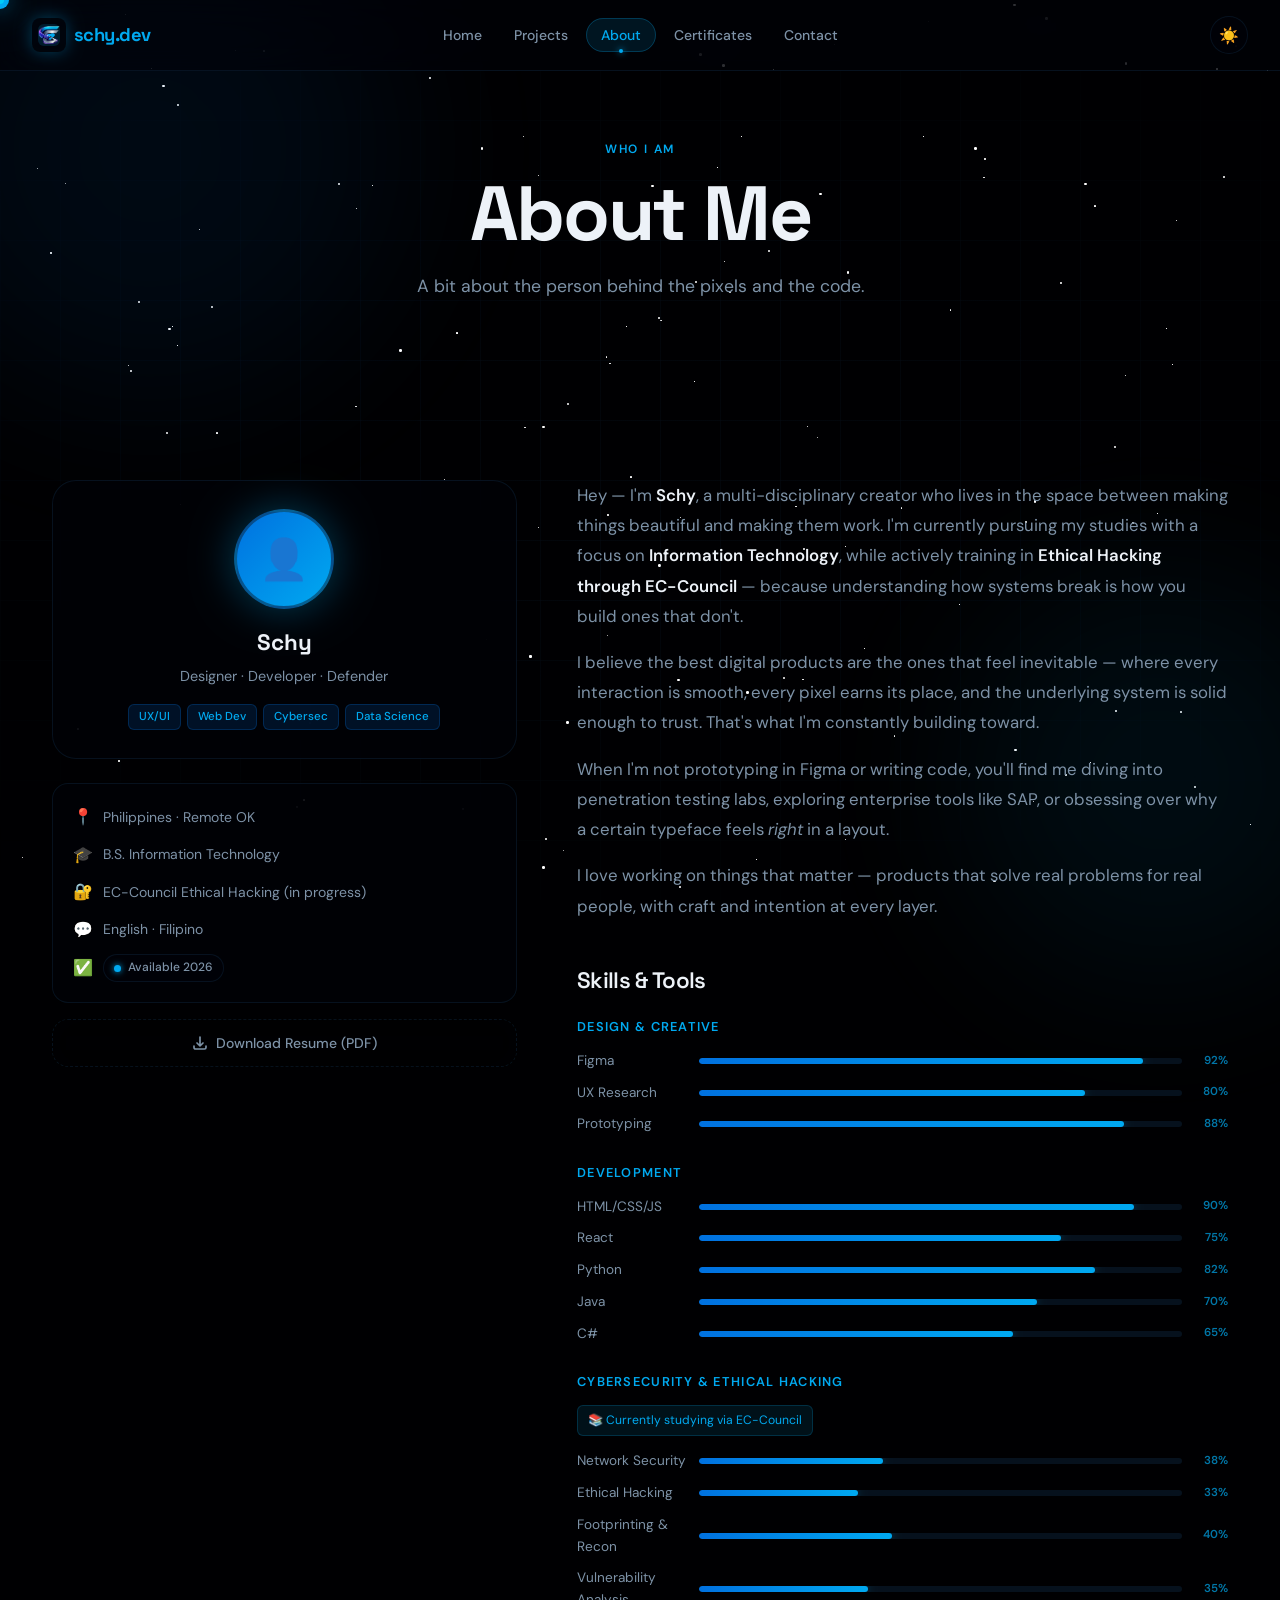
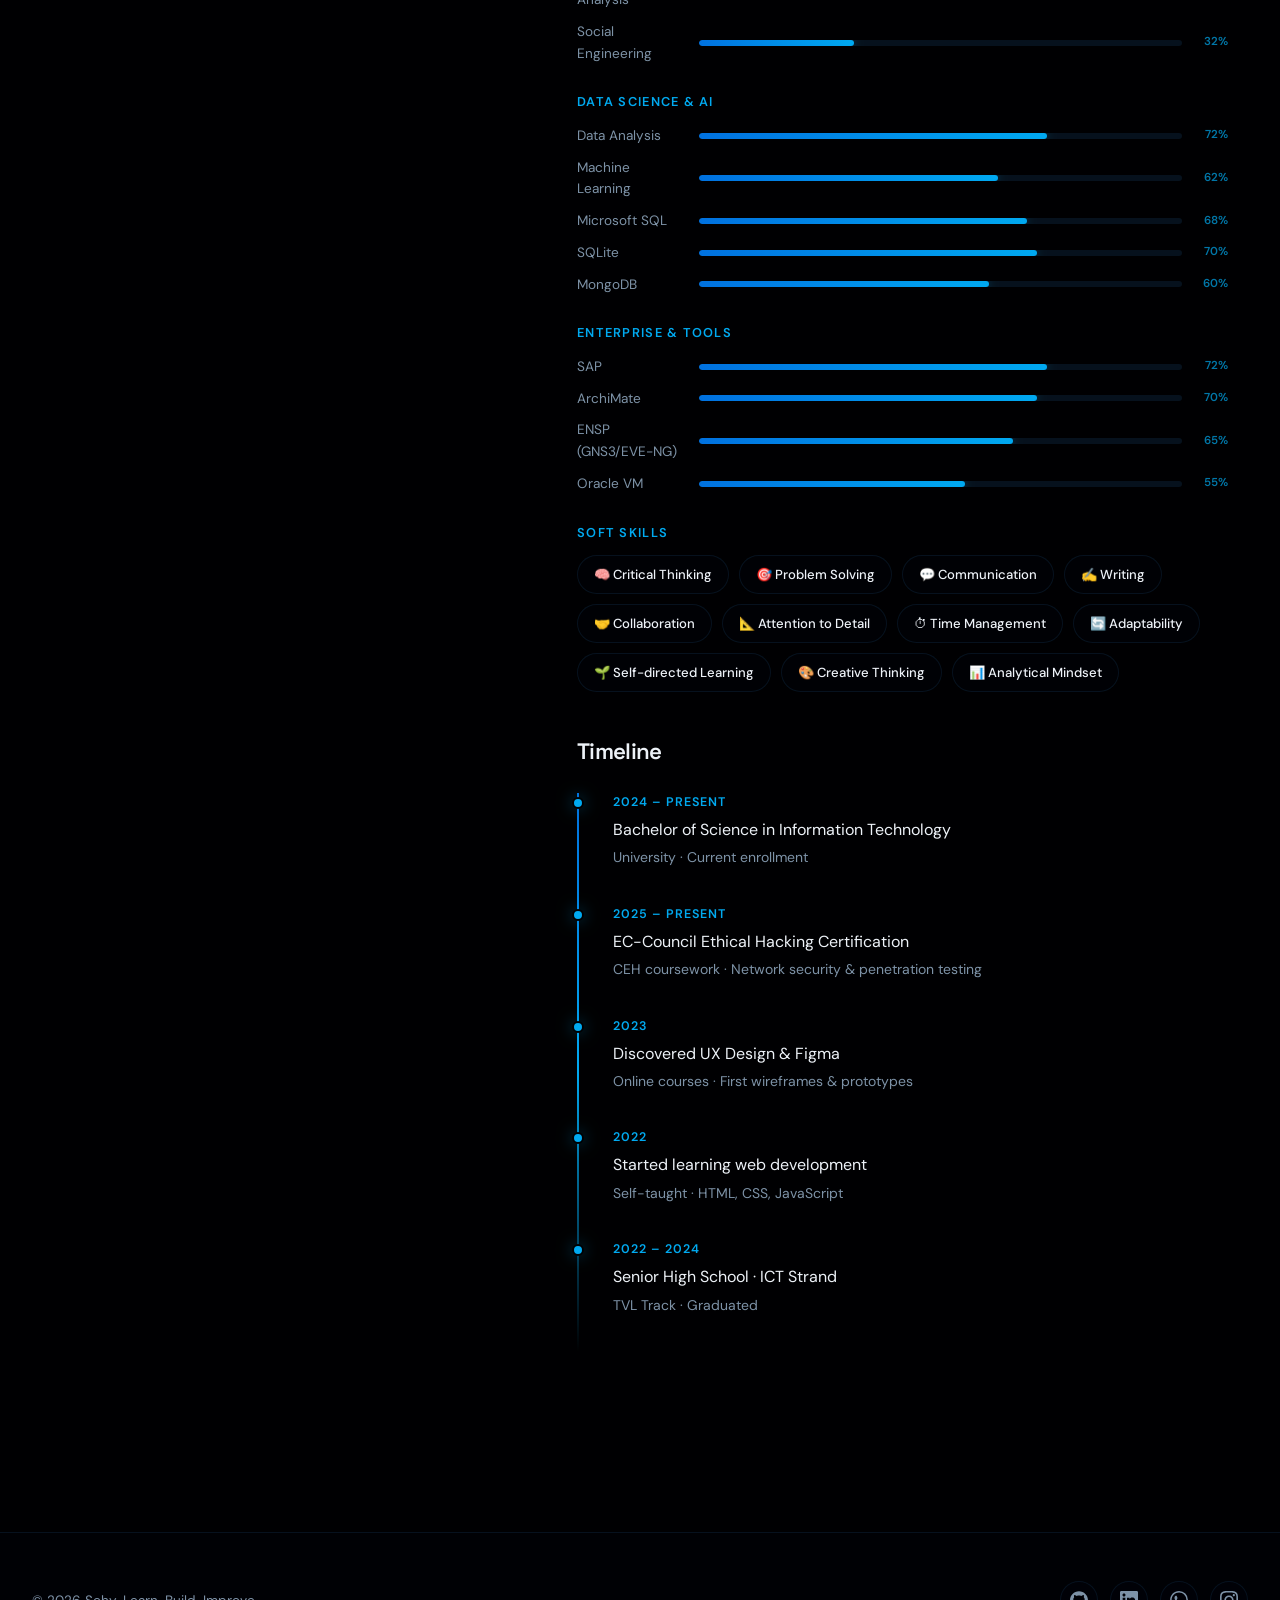
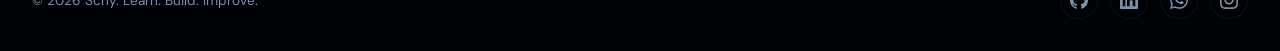
==== commit b648521c: "Merge branch 'main' of https://github.com/Schylle/schy-portfolio" ====
--- a/pages/about.html
+++ b/pages/about.html
@@ -226,10 +226,10 @@
   <div class="footer-inner">
     <span class="footer-copy">© 2026 Schy. Learn. Build. Improve.</span>
     <div class="footer-socials">
-      <a href="#" data-cursor="hover" aria-label="GitHub"   target="_blank" rel="noopener"></a>
-      <a href="#" data-cursor="hover" aria-label="LinkedIn" target="_blank" rel="noopener"></a>
-      <a href="#" data-cursor="hover" aria-label="WhatsApp"  target="_blank" rel="noopener"></a>
-      <a href="#" data-cursor="hover" aria-label="Instagram" target="_blank" rel="noopener"></a>
+      <a href="https://github.com/Schylle" data-cursor="hover" aria-label="GitHub"   target="_blank" rel="noopener"></a>
+      <a href="https://www.linkedin.com/in/schylle-palmero-869142360/?isSelfProfile=true" data-cursor="hover" aria-label="LinkedIn" target="_blank" rel="noopener"></a>
+      <a href="https://wa.me/+639568949515" data-cursor="hover" aria-label="WhatsApp"  target="_blank" rel="noopener"></a>
+      <a href="https://www.instagram.com/grvmpycxt/" data-cursor="hover" aria-label="Instagram" target="_blank" rel="noopener"></a>
     </div>
   </div>
 </footer>
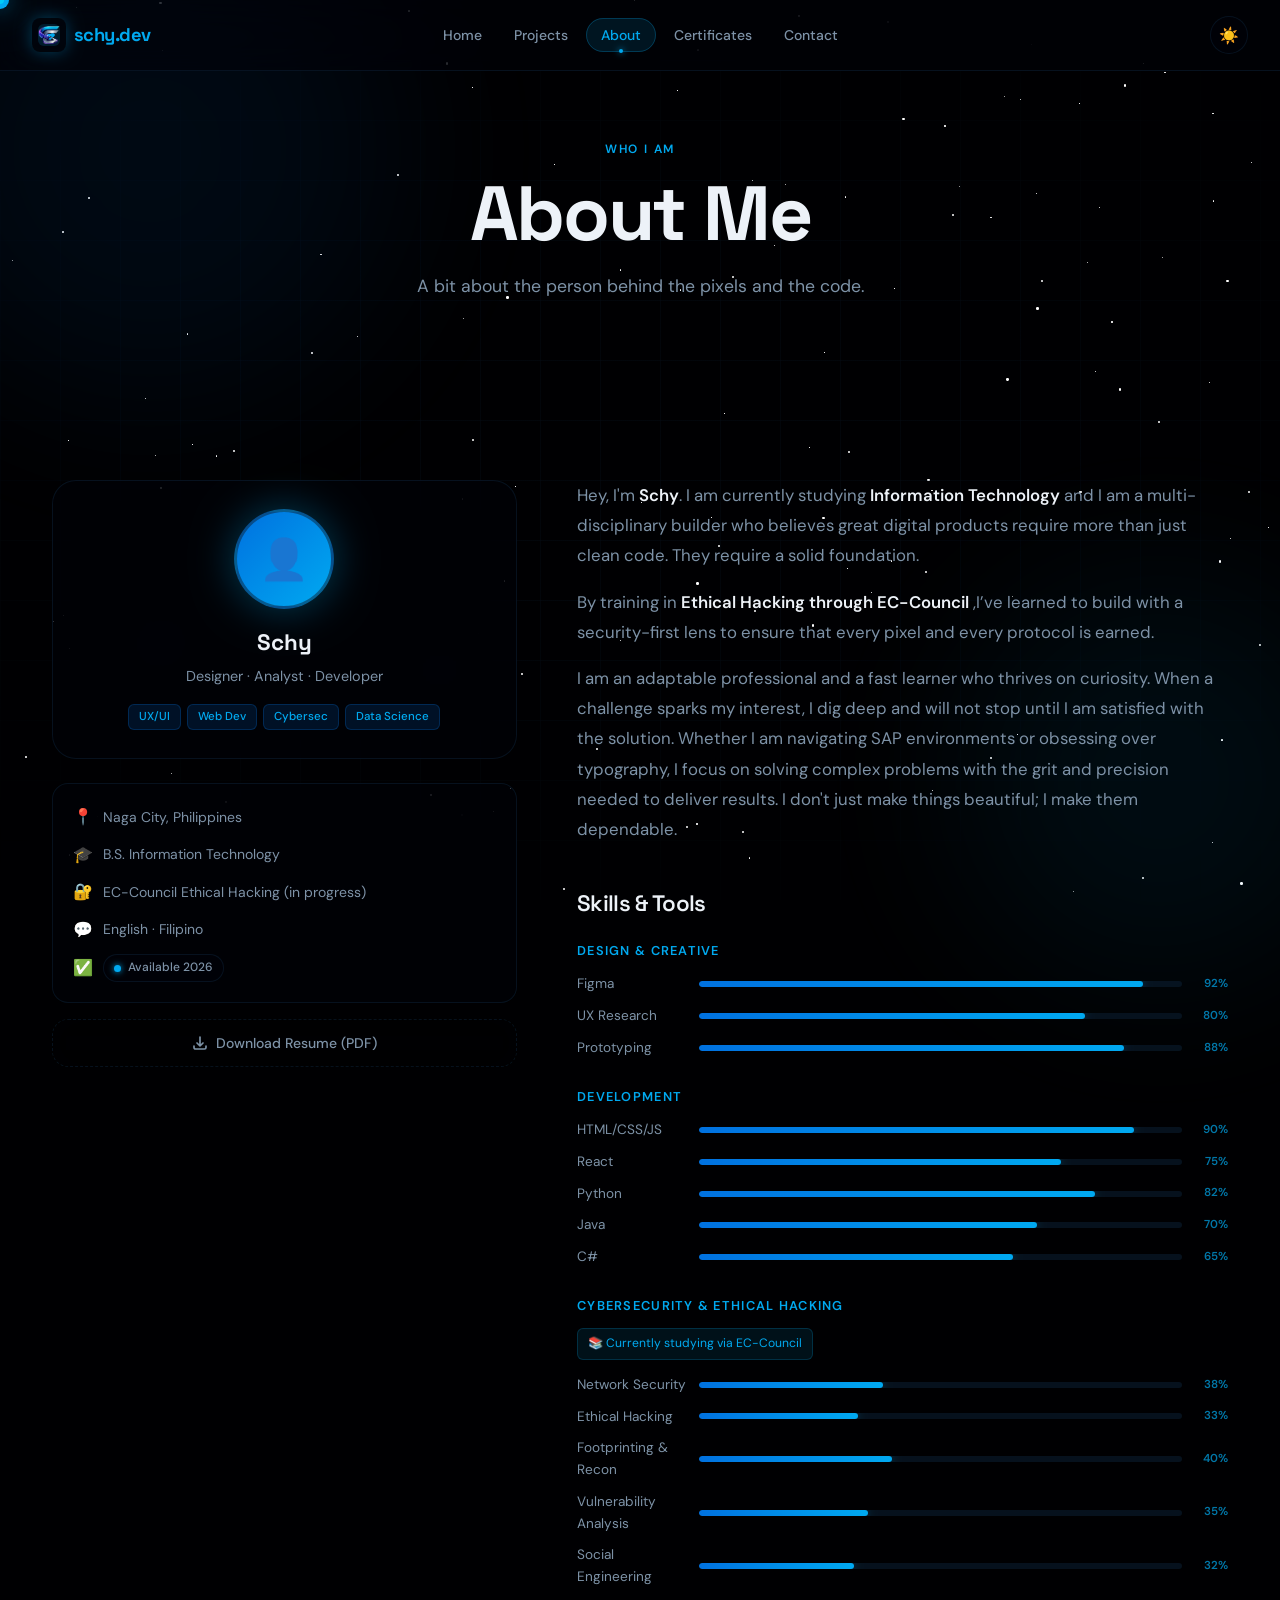
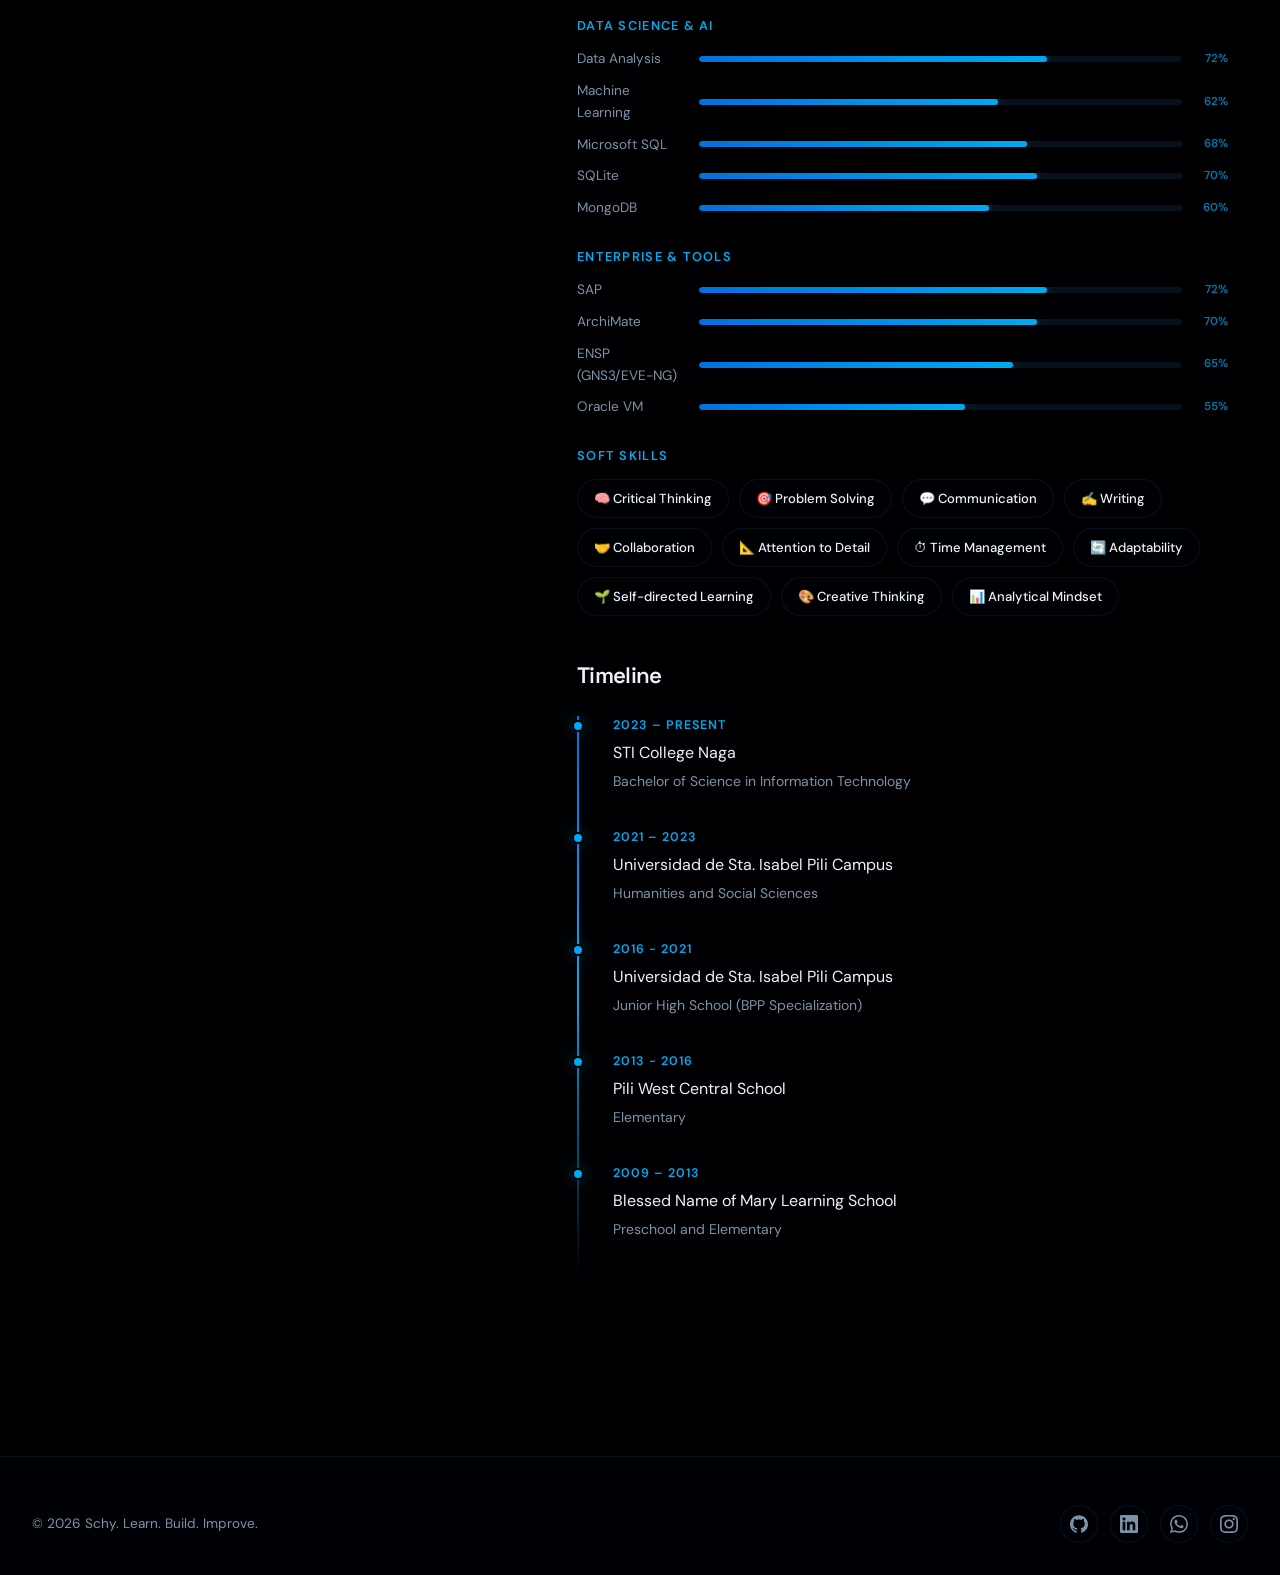
==== commit 570317a2: "about-chnages Co-authored-by: Copilot <copilot@github.com>" ====
--- a/pages/about.html
+++ b/pages/about.html
@@ -3,6 +3,8 @@
 <head>
   <meta charset="UTF-8" />
   <meta name="viewport" content="width=device-width, initial-scale=1.0" />
+    <link rel="icon" type="image/png" href="../assets/logo.png">
+    <link rel="shortcut icon" href="../assets/logo.png">
   <title>About — Schy's Portfolio</title>
   <meta name="description" content="Learn about Schy — a multi-disciplinary creator at the intersection of design, code, security, and data science." />
   <link rel="stylesheet" href="../css/main.css" />
@@ -66,7 +68,7 @@
               <span aria-hidden="true" style="font-size:2.5rem">👤</span>
             </div>
             <div class="identity-name">Schy</div>
-            <div class="identity-role">Designer · Developer · Defender</div>
+            <div class="identity-role">Designer · Analyst · Developer</div>
             <div class="identity-tags">
               <span class="tag">UX/UI</span>
               <span class="tag">Web Dev</span>
@@ -76,7 +78,7 @@
           </div>
 
           <div class="about-facts glass reveal" data-delay="1">
-            <div class="about-fact"><span class="about-fact-icon">📍</span><span>Philippines · Remote OK</span></div>
+            <div class="about-fact"><span class="about-fact-icon">📍</span><span>Naga City, Philippines</span></div>
             <div class="about-fact"><span class="about-fact-icon">🎓</span><span>B.S. Information Technology</span></div>
             <div class="about-fact"><span class="about-fact-icon">🔐</span><span>EC-Council Ethical Hacking (in progress)</span></div>
             <div class="about-fact"><span class="about-fact-icon">💬</span><span>English · Filipino</span></div>
@@ -96,10 +98,9 @@
         <div class="about-right">
 
           <div class="about-story reveal">
-            <p>Hey — I'm <strong>Schy</strong>, a multi-disciplinary creator who lives in the space between making things beautiful and making them work. I'm currently pursuing my studies with a focus on <strong>Information Technology</strong>, while actively training in <strong>Ethical Hacking through EC-Council</strong> — because understanding how systems break is how you build ones that don't.</p>
-            <p>I believe the best digital products are the ones that feel inevitable — where every interaction is smooth, every pixel earns its place, and the underlying system is solid enough to trust. That's what I'm constantly building toward.</p>
-            <p>When I'm not prototyping in Figma or writing code, you'll find me diving into penetration testing labs, exploring enterprise tools like SAP, or obsessing over why a certain typeface feels <em>right</em> in a layout.</p>
-            <p>I love working on things that matter — products that solve real problems for real people, with craft and intention at every layer.</p>
+            <p>Hey, I'm <strong>Schy</strong>. I am currently studying <strong>Information Technology</strong> and I am a multi-disciplinary builder who believes great digital products require more than just clean code. They require a solid foundation.</p>
+            <p> By training in <strong>Ethical Hacking through EC-Council</strong> ,I’ve learned to build with a security-first lens to ensure that every pixel and every protocol is earned.</p>
+            <p>I am an adaptable professional and a fast learner who thrives on curiosity. When a challenge sparks my interest, I dig deep and will not stop until I am satisfied with the solution. Whether I am navigating SAP environments or obsessing over typography, I focus on solving complex problems with the grit and precision needed to deliver results. I don't just make things beautiful; I make them dependable.</p>
           </div>
 
           <!-- ── SKILLS ─────────────────────────────────────────────── -->
@@ -189,29 +190,29 @@
             <h3 style="margin-bottom:28px">Timeline</h3>
             <div class="timeline">
               <div class="timeline-item">
-                <div class="timeline-date">2024 – Present</div>
-                <div class="timeline-title">Bachelor of Science in Information Technology</div>
-                <div class="timeline-place">University · Current enrollment</div>
-              </div>
-              <div class="timeline-item">
-                <div class="timeline-date">2025 – Present</div>
-                <div class="timeline-title">EC-Council Ethical Hacking Certification</div>
-                <div class="timeline-place">CEH coursework · Network security &amp; penetration testing</div>
+                <div class="timeline-date">2023 – Present</div>
+                <div class="timeline-title">STI College Naga</div>
+                <div class="timeline-place">Bachelor of Science in Information Technology</div>
+              </div>
+              <div class="timeline-item">
+                <div class="timeline-date">2021 – 2023</div>
+                <div class="timeline-title">Universidad de Sta. Isabel Pili Campus</div>
+                <div class="timeline-place">Humanities and Social Sciences</div>
               </div>
 <div class="timeline-item">
-                <div class="timeline-date">2023</div>
-                <div class="timeline-title">Discovered UX Design &amp; Figma</div>
-                <div class="timeline-place">Online courses · First wireframes &amp; prototypes</div>
-              </div>
-              <div class="timeline-item">
-                <div class="timeline-date">2022</div>
-                <div class="timeline-title">Started learning web development</div>
-                <div class="timeline-place">Self-taught · HTML, CSS, JavaScript</div>
-              </div>
-              <div class="timeline-item">
-                <div class="timeline-date">2022 – 2024</div>
-                <div class="timeline-title">Senior High School · ICT Strand</div>
-                <div class="timeline-place">TVL Track · Graduated</div>
+                <div class="timeline-date">2016 - 2021</div>
+                <div class="timeline-title">Universidad de Sta. Isabel Pili Campus</div>
+                <div class="timeline-place">Junior High School (BPP Specialization)</div>
+              </div>
+              <div class="timeline-item">
+                <div class="timeline-date">2013 - 2016</div>
+                <div class="timeline-title">Pili West Central School</div>
+                <div class="timeline-place">Elementary</div>
+              </div>
+              <div class="timeline-item">
+                <div class="timeline-date">2009 – 2013</div>
+                <div class="timeline-title">Blessed Name of Mary Learning School</div>
+                <div class="timeline-place">Preschool and Elementary</div>
               </div>
             </div>
           </div>
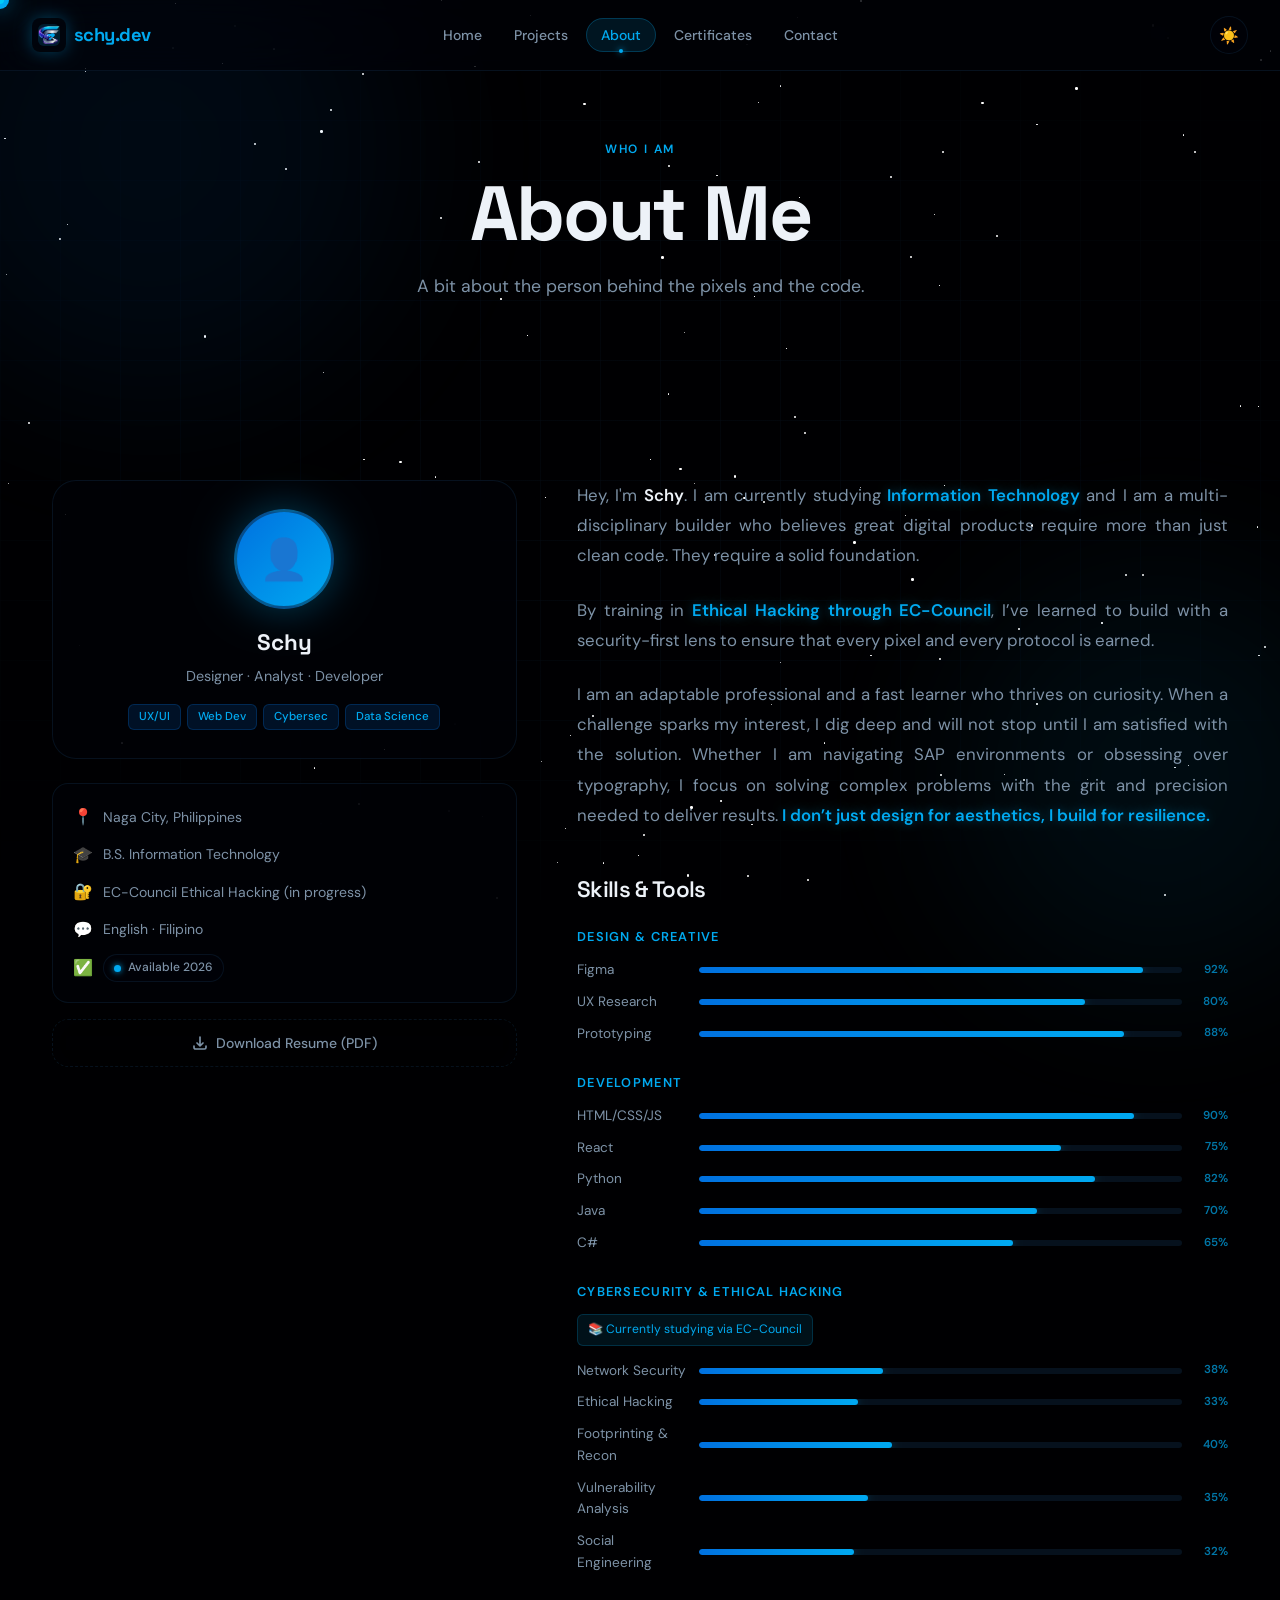
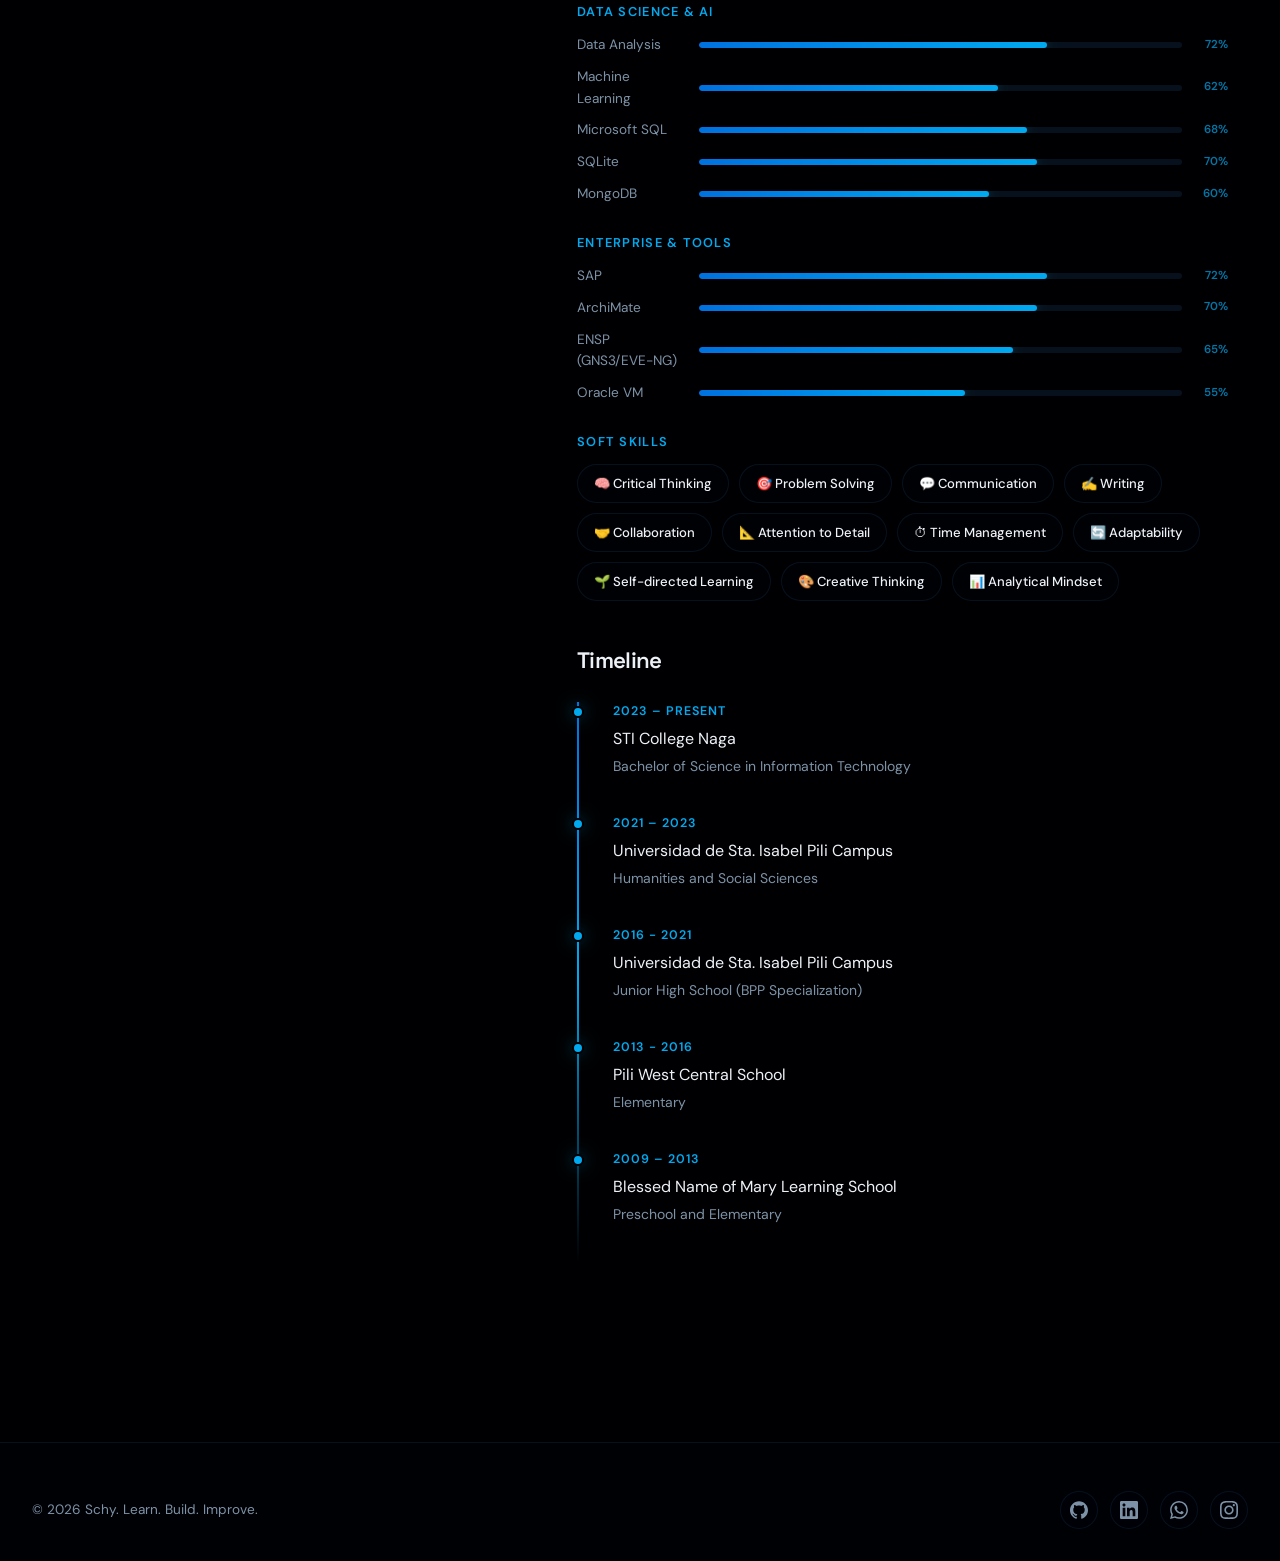
==== commit 9c5f69ac: "about-and-cert Co-authored-by: Copilot <copilot@github.com>" ====
--- a/pages/about.html
+++ b/pages/about.html
@@ -99,8 +99,8 @@
 
           <div class="about-story reveal">
             <p>Hey, I'm <strong>Schy</strong>. I am currently studying <strong>Information Technology</strong> and I am a multi-disciplinary builder who believes great digital products require more than just clean code. They require a solid foundation.</p>
-            <p> By training in <strong>Ethical Hacking through EC-Council</strong> ,I’ve learned to build with a security-first lens to ensure that every pixel and every protocol is earned.</p>
-            <p>I am an adaptable professional and a fast learner who thrives on curiosity. When a challenge sparks my interest, I dig deep and will not stop until I am satisfied with the solution. Whether I am navigating SAP environments or obsessing over typography, I focus on solving complex problems with the grit and precision needed to deliver results. I don't just make things beautiful; I make them dependable.</p>
+            <p>By training in <strong>Ethical Hacking through EC-Council</strong>, I’ve learned to build with a security-first lens to ensure that every pixel and every protocol is earned.</p>
+            <p>I am an adaptable professional and a fast learner who thrives on curiosity. When a challenge sparks my interest, I dig deep and will not stop until I am satisfied with the solution. Whether I am navigating SAP environments or obsessing over typography, I focus on solving complex problems with the grit and precision needed to deliver results. <strong>I don’t just design for aesthetics, I build for resilience.</strong></p>
           </div>
 
           <!-- ── SKILLS ─────────────────────────────────────────────── -->
--- a/css/enhancements.css
+++ b/css/enhancements.css
@@ -426,7 +426,7 @@
 .play-card-title { font-size: 0.92rem; font-weight: 600; margin-bottom: 2px; }
 .play-card-desc  { font-size: 0.78rem; color: var(--fg-muted); }
 
-/* Experiment 1 — colour orb */
+/* Experiment 1 — color orb */
 .play-orb-demo {
   width: 100px; height: 100px;
   border-radius: 50%;
@@ -482,6 +482,20 @@
   .playground-grid { grid-template-columns: 1fr; }
 }
 
+/* ─── G. TYPOGRAPHY REFINEMENT ─────────────────────────────────── */
+.about-story p {
+  text-align: justify;
+  text-justify: inter-word;
+  line-height: 1.8; 
+  margin-bottom: 1.5rem;
+  max-width: 70ch;
+}
+
+/* Make the "Resilience" statement stand out */
+.about-story p strong:last-of-type {
+  color: var(--accent);
+  text-shadow: 0 0 10px var(--glow);
+}
 /* ─── CAPSTONE BADGE variant ──────────────────────────────────────── */
 .project-wip-badge.capstone-badge {
   background: oklch(0.60 0.18 140 / 0.2);
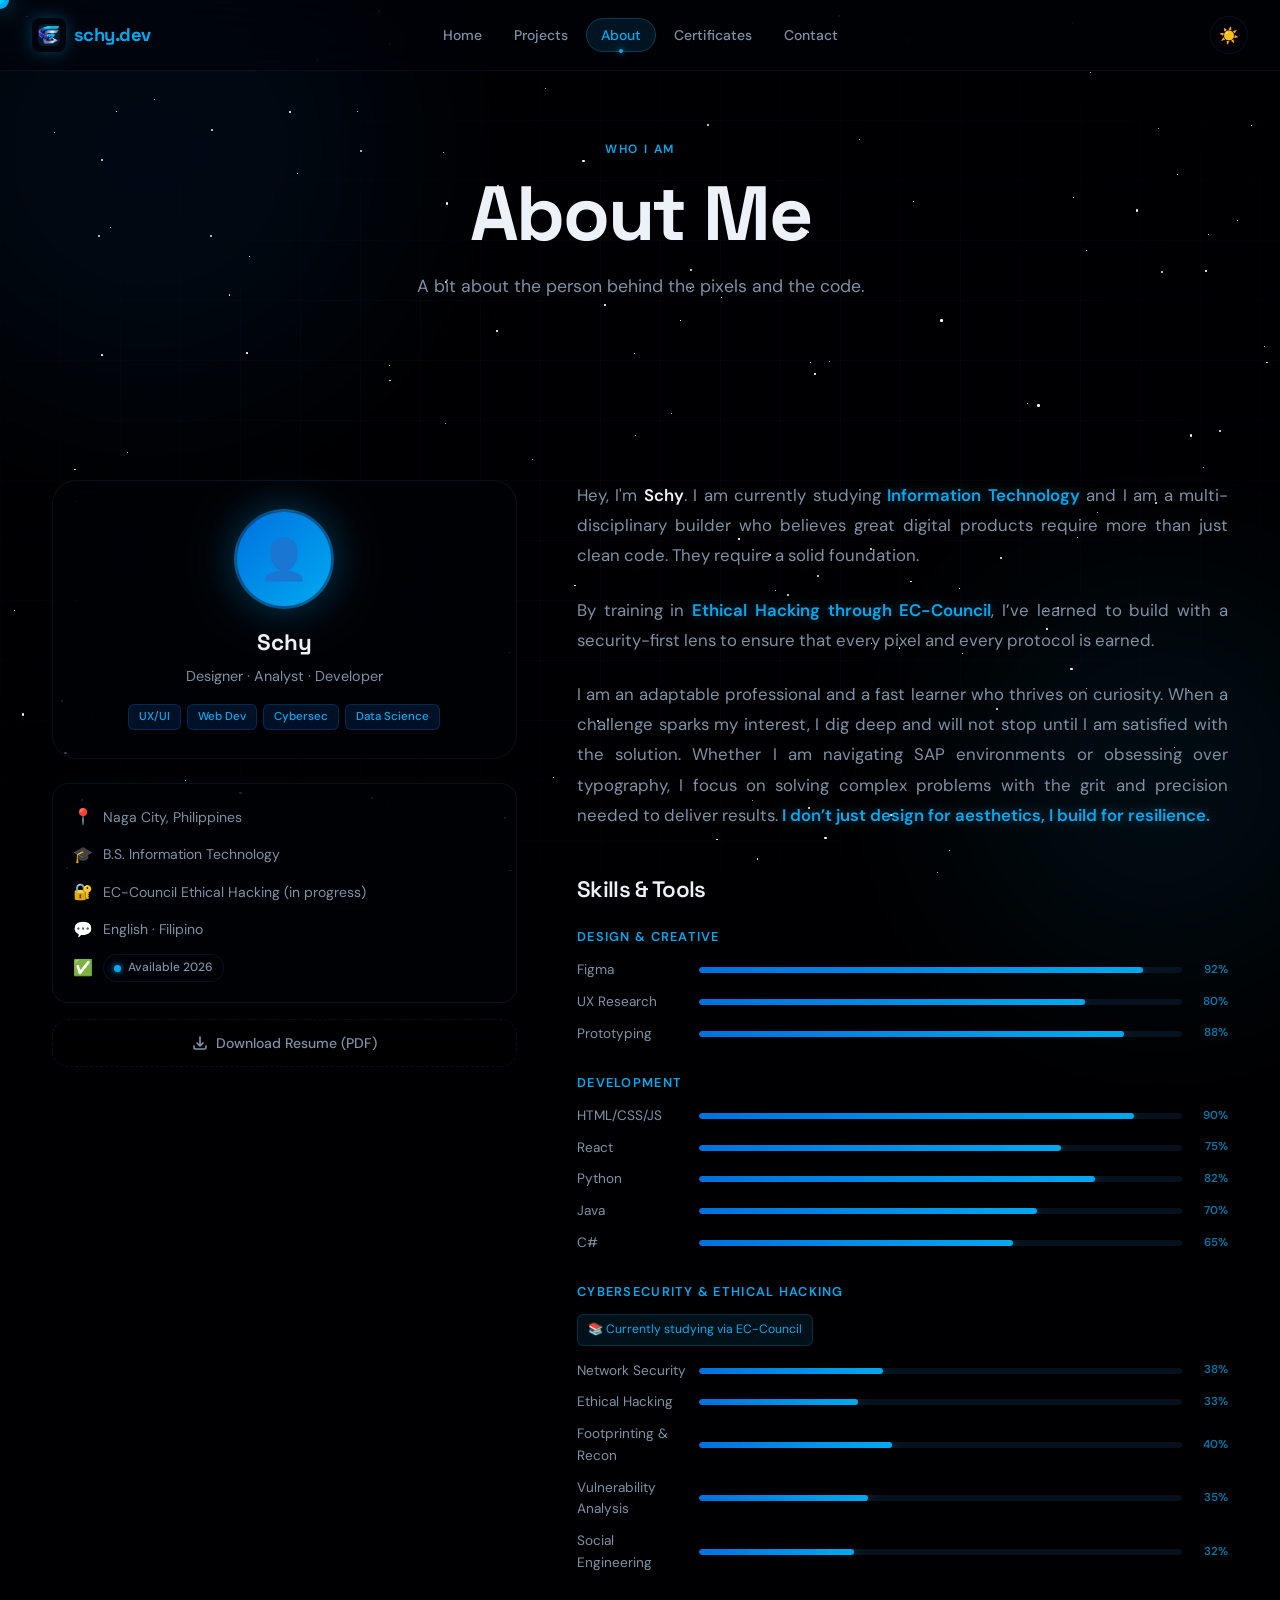
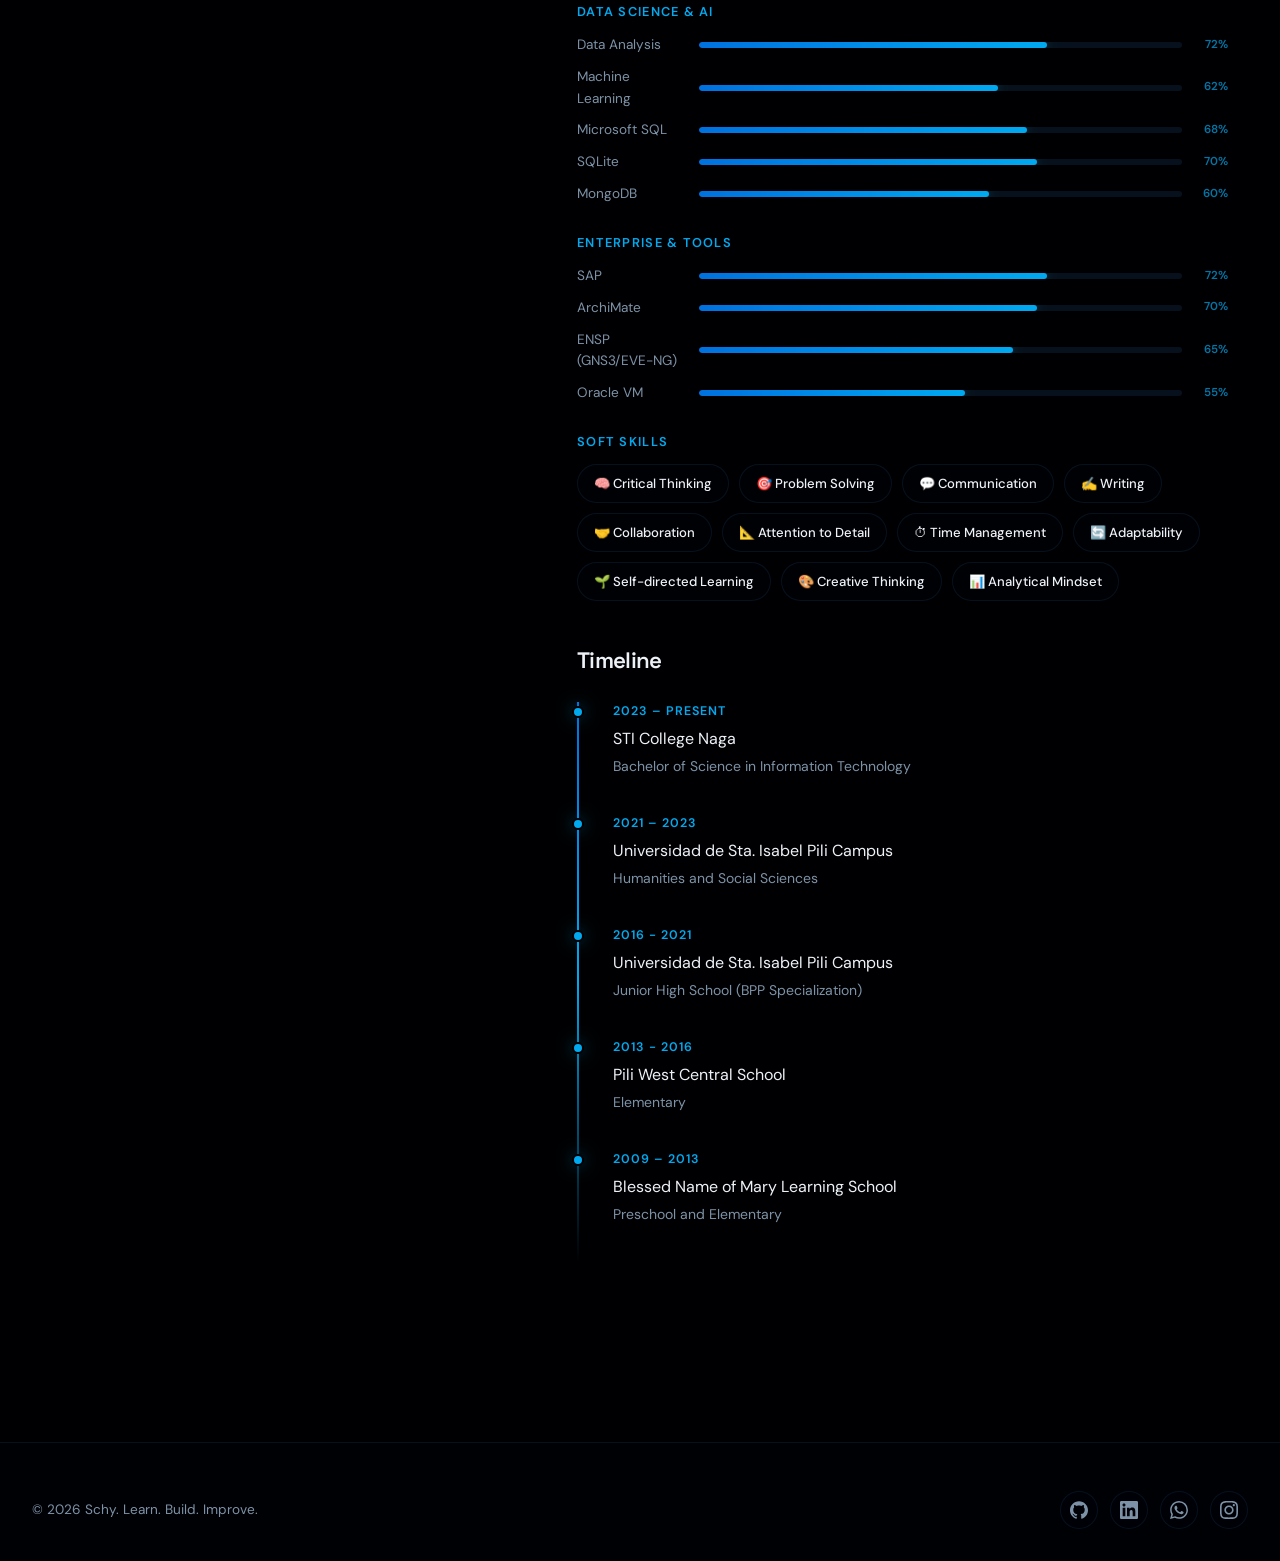
==== commit c547a8e0: "edits" ====
--- a/pages/about.html
+++ b/pages/about.html
@@ -103,7 +103,7 @@
             <p>I am an adaptable professional and a fast learner who thrives on curiosity. When a challenge sparks my interest, I dig deep and will not stop until I am satisfied with the solution. Whether I am navigating SAP environments or obsessing over typography, I focus on solving complex problems with the grit and precision needed to deliver results. <strong>I don’t just design for aesthetics, I build for resilience.</strong></p>
           </div>
 
-          <!-- ── SKILLS ─────────────────────────────────────────────── -->
+          <!-- SKILLS -->
           <div class="skills-wrap reveal" data-delay="1">
             <h3>Skills &amp; Tools</h3>
 
--- a/css/main.css
+++ b/css/main.css
@@ -1,4 +1,3 @@
-/* ─── DESIGN SYSTEM ─────────────────────────────────────────────────── */
 @import url('https://fonts.googleapis.com/css2?family=Space+Grotesk:wght@300;400;500;600;700&family=DM+Sans:ital,opsz,wght@0,9..40,300;0,9..40,400;0,9..40,500;0,9..40,600;1,9..40,300&display=swap');
 
 :root {
@@ -42,7 +41,7 @@
   cursor: none;
 }
 
-/* ─── CUSTOM CURSOR ──────────────────────────────────────────────────── */
+/* CUSTOM CURSOR */
 #cursor-orb {
   position: fixed;
   top: 0; left: 0;
@@ -74,7 +73,7 @@
   transition: transform 0.12s ease-out;
 }
 
-/* ─── STARFIELD ──────────────────────────────────────────────────────── */
+/* STARFIELD */
 #starfield {
   position: fixed;
   inset: 0;
@@ -93,7 +92,7 @@
   to   { opacity: var(--to, 0.8);  transform: scale(1.5); }
 }
 
-/* ─── GRID BG ────────────────────────────────────────────────────────── */
+/* GRID BG */
 .grid-bg {
   position: fixed;
   inset: 0;
@@ -107,7 +106,7 @@
   opacity: 0.35;
 }
 
-/* ─── AMBIENT ORBS ───────────────────────────────────────────────────── */
+/* AMBIENT ORBS */
 .orb {
   position: fixed;
   border-radius: 50%;
@@ -129,7 +128,7 @@
 [data-theme="light"] .orb-2 { background: oklch(0.60 0.14 230); opacity: 0.06; }
 [data-theme="light"] .orb-3 { background: oklch(0.65 0.12 210); opacity: 0.05; }
 
-/* ─── MARQUEE LOGO IMAGES ─────────────────────────────────────────── */
+/* MARQUEE LOGO IMAGES */
 .mi-logo {
   width: 18px;
   height: 18px;
@@ -140,12 +139,12 @@
   filter: drop-shadow(0 0 3px currentColor);
 }
 
-/* ─── LAYOUT ─────────────────────────────────────────────────────────── */
+/* LAYOUT */
 .page { position: relative; z-index: 1; min-height: 100vh; }
 .container { max-width: 1240px; margin: 0 auto; padding: 0 32px; }
 section { padding: 100px 0; }
 
-/* ─── NAV ────────────────────────────────────────────────────────────── */
+/* NAV */
 nav {
   position: fixed;
   top: 0; left: 0; right: 0;
@@ -176,21 +175,20 @@
 }
 .nav-logo span { color: var(--accent); }
 
-/* ── Logo image / placeholder ── */
+/* Logo image */
 .nav-logo-img {
   display: flex;
   align-items: center;
   text-decoration: none;
   flex-shrink: 0;
 }
-/* When you drop in a real <img> */
 .nav-logo-img .logo-img {
   height: 36px;
   width: auto;
   display: block;
   object-fit: contain;
 }
-/* Placeholder shown until real logo is added */
+/* Placeholder shown until real logo is loaded */
 .logo-placeholder {
   display: flex;
   align-items: center;
@@ -311,7 +309,7 @@
   align-items: center; justify-content: center;
 }
 
-/* ─── GLASS CARD ─────────────────────────────────────────────────────── */
+/* GLASS CARD */
 .glass {
   background: var(--bg-glass);
   backdrop-filter: blur(20px);
@@ -320,7 +318,7 @@
   border-radius: var(--radius-lg);
 }
 
-/* ─── BUTTONS ────────────────────────────────────────────────────────── */
+/* BUTTONS */
 .btn {
   display: inline-flex;
   align-items: center;
@@ -369,7 +367,7 @@
   transform: translateY(-2px);
 }
 
-/* ─── TYPOGRAPHY ─────────────────────────────────────────────────────── */
+/* TYPOGRAPHY */
 h1,h2,h3,h4 {
   font-family: var(--font-head);
   letter-spacing: -0.03em;
@@ -397,7 +395,7 @@
   max-width: 580px;
 }
 
-/* ─── REVEAL ANIMATION ───────────────────────────────────────────────── */
+/* REVEAL ANIMATION */
 .reveal {
   opacity: 0;
   transform: translateY(40px);
@@ -414,7 +412,7 @@
 .reveal[data-delay="5"] { transition-delay: 0.5s; }
 .reveal[data-delay="6"] { transition-delay: 0.6s; }
 
-/* ─── PILL / BADGE ───────────────────────────────────────────────────── */
+/* PILL / BADGE */
 .pill {
   display: inline-flex;
   align-items: center;
@@ -450,7 +448,7 @@
   border: 1px solid oklch(0.55 0.20 250 / 0.25);
 }
 
-/* ─── FOOTER ─────────────────────────────────────────────────────────── */
+/* FOOTER */
 footer {
   position: relative;
   z-index: 1;
@@ -499,7 +497,7 @@
   fill: currentColor;
 }
 
-/* ─── PAGE TRANSITION ────────────────────────────────────────────────── */
+/* PAGE TRANSITION */
 #page-transition {
   position: fixed;
   inset: 0;
@@ -511,7 +509,7 @@
 }
 #page-transition.visible { opacity: 1; pointer-events: all; }
 
-/* ─── MARQUEE ────────────────────────────────────────────────────────── */
+/* MARQUEE */
 .marquee-wrap {
   overflow: hidden;
   padding: 32px 0;
@@ -546,7 +544,7 @@
 .marquee-item:hover { color: var(--fg); border-color: var(--accent); }
 .marquee-item .mi-icon { font-size: 1.2rem; }
 
-/* ─── TILT CARD ──────────────────────────────────────────────────────── */
+/* TILT CARD */
 .tilt-card {
   transform-style: preserve-3d;
   transition: transform 0.15s, box-shadow 0.3s;
@@ -555,13 +553,13 @@
   box-shadow: 0 20px 60px oklch(0 0 0 / 0.4), 0 0 40px var(--glow);
 }
 
-/* ─── SCROLL BAR ─────────────────────────────────────────────────────── */
+/* SCROLL BAR */
 ::-webkit-scrollbar { width: 6px; }
 ::-webkit-scrollbar-track { background: var(--bg); }
 ::-webkit-scrollbar-thumb { background: var(--border); border-radius: 3px; }
 ::-webkit-scrollbar-thumb:hover { background: var(--primary); }
 
-/* ─── REDUCED MOTION ─────────────────────────────────────────────────── */
+/* REDUCED MOTION */
 @media (prefers-reduced-motion: reduce) {
   *, *::before, *::after {
     animation-duration: 0.01ms !important;
@@ -570,7 +568,7 @@
   .reveal { opacity: 1 !important; transform: none !important; }
 }
 
-/* ─── RESPONSIVE ─────────────────────────────────────────────────────── */
+/* RESPONSIVE */
 @media (max-width: 768px) {
   .container { padding: 0 20px; }
   section { padding: 70px 0; }
--- a/css/pages.css
+++ b/css/pages.css
@@ -1,4 +1,4 @@
-/* ─── PAGE HEADER ────────────────────────────────────────────────────── */
+/* PAGE HEADER */
 .page-header {
   padding: 140px 0 80px;
   position: relative;
@@ -8,7 +8,7 @@
 .page-header h1 { margin-bottom: 16px; }
 .page-header p { color: var(--fg-muted); font-size: 1.1rem; }
 
-/* ─── PROJECTS ───────────────────────────────────────────────────────── */
+/* PROJECTS */
 .filters {
   display: flex;
   gap: 10px;
@@ -155,7 +155,7 @@
   display: none;
 }
 
-/* ─── ABOUT ──────────────────────────────────────────────────────────── */
+/* ABOUT */
 .about-grid {
   display: grid;
   grid-template-columns: 1fr 1.4fr;
@@ -314,7 +314,7 @@
   .about-left { position: static; }
 }
 
-/* ─── CERTIFICATES ───────────────────────────────────────────────────── */
+/* CERTIFICATES */
 .school-section { margin-bottom: 64px; }
 .school-header {
   display: flex;
@@ -461,7 +461,7 @@
   position: relative;
   z-index: 1;
 }
-/* When a real image exists, hide the hint overlay */
+/* When a real image loaded, hide the hint overlay */
 .cert-img-slot:has(img) .cert-img-hint { display: none; }
 .cert-img-slot img {
   position: absolute !important;
@@ -486,7 +486,7 @@
 .cert-title { font-size: 0.95rem; margin-bottom: 6px; color: var(--fg); }
 .cert-date { font-size: 0.8rem; color: var(--fg-muted); }
 
-/* ─── CONTACT ────────────────────────────────────────────────────────── */
+/* CONTACT */
 .contact-grid {
   display: grid;
   grid-template-columns: 1fr 1.4fr;
@@ -621,7 +621,7 @@
   color: oklch(0.70 0.20 30);
 }
 
-/* ─── PROJECT CARD IMPROVEMENTS ─────────────────────────────────────── */
+/* PROJECT CARD IMPROVEMENTS */
 .project-card {
   overflow: hidden;
   cursor: none;
@@ -752,7 +752,7 @@
   border-color: oklch(0.78 0.03 250);
   color: oklch(0.12 0.03 250);
 }
-/* ─── CONTACT SETUP NOTE ────────────────────────────────────────────── */
+/* CONTACT SETUP NOTE */
 .contact-setup-note {
   padding: 18px 20px;
   border-radius: var(--radius);
@@ -773,7 +773,7 @@
   color: var(--accent);
 }
 
-/* ─── CERT STATS ROW ─────────────────────────────────────────────────── */
+/* CERT STATS ROW */
 .cert-stats {
   display: grid;
   grid-template-columns: repeat(4, 1fr);
@@ -812,7 +812,7 @@
   .cert-stats { grid-template-columns: repeat(2, 1fr); }
 }
 
-/* ─── SOFT SKILLS GRID ───────────────────────────────────────────────── */
+/* SOFT SKILLS GRID */
 .soft-skills-grid {
   display: flex;
   flex-wrap: wrap;
@@ -841,7 +841,7 @@
   transform: translateY(-2px);
 }
 
-/* Skills group note (e.g. "Currently studying") */
+/* Skills group note */
 .skills-group-note {
   font-size: 0.76rem;
   color: var(--accent);
@@ -853,7 +853,7 @@
   display: inline-block;
 }
 
-/* ─── ABOUT FACT PILLS ───────────────────────────────────────────────── */
+/* ABOUT FACT */
 .about-facts {
   padding: 20px;
   border-radius: var(--radius);
@@ -880,7 +880,7 @@
   text-align: right;
 }
 
-/* ─── SPINNER ─────────────────────────────────────────────────────────── */
+/* SPINNER */
 .spinner {
   display: inline-block;
   width: 14px; height: 14px;
@@ -905,7 +905,7 @@
   .form-row { grid-template-columns: 1fr; }
 }
 
-/* ─── ICON-ONLY SOCIAL BUTTONS (contact page) ───────────────────── */
+/* ICON-ONLY SOCIAL BUTTONS (contact page) */
 .social-btn-icon {
   width: 48px;
   height: 48px;
@@ -921,7 +921,7 @@
   height: 22px;
 }
 
-/* ─── LIGHT MODE PROJECT BODY TEXT ──────────────────────────────────── */
+/* LIGHT MODE PROJECT BODY TEXT */
 [data-theme="light"] .project-body { background: transparent; }
 [data-theme="light"] .project-title { color: oklch(0.12 0.04 250) !important; }
 [data-theme="light"] .project-desc  { color: oklch(0.38 0.04 250) !important; }
--- a/css/enhancements.css
+++ b/css/enhancements.css
@@ -1,8 +1,4 @@
-/* ═══════════════════════════════════════════════════════════════
-   ENHANCEMENTS.CSS — 6 new portfolio features
-   ═══════════════════════════════════════════════════════════════ */
-
-/* ─── PARROT OS TERMINAL OVERRIDES ──────────────────────────────── */
+/* PARROT OS TERMINAL OVERRIDES */
 .parrot-bar {
   background: oklch(0.10 0.03 250) !important;
   border-bottom-color: oklch(0.20 0.05 250) !important;
@@ -13,7 +9,7 @@
 .t-parrot-user { color: #7ec8e3; font-weight: 600; display: block; }
 .t-parrot-arrow { color: #15e0ed; font-weight: 700; }
 
-/* ─── A. SKILL RADAR CHART ──────────────────────────────────────── */
+/* SKILL RADAR CHART */
 .radar-section { padding: 100px 0; }
 .radar-wrap {
   display: grid;
@@ -84,7 +80,7 @@
   #radar-canvas { max-width: 300px; }
 }
 
-/* ─── B. NOW LEARNING CARD ──────────────────────────────────────── */
+/* NOW LEARNING CARD */
 .now-learning-card {
   position: fixed;
   bottom: 28px;
@@ -196,7 +192,7 @@
   .now-learning-card { width: calc(100vw - 32px); right: 16px; bottom: 16px; }
 }
 
-/* ─── C. TERMINAL / CTF SECTION ─────────────────────────────────── */
+/* TERMINAL / CTF SECTION */
 .terminal-section { padding: 100px 0; }
 .terminal-wrap {
   margin-top: 48px;
@@ -285,7 +281,7 @@
   to   { max-width: 100%; }
 }
 
-/* ─── D. CURRENT TOOLS WIDGET (home page floating stack) ───────── */
+/* CURRENT TOOLS WIDGET (home page floating stack) */
 .tools-ticker-section { padding: 80px 0; }
 .tools-ticker-inner {
   display: grid;
@@ -355,7 +351,7 @@
   .tools-ticker-grid { grid-template-columns: repeat(3, 1fr); }
 }
 
-/* ─── E. TIMELINE SVG DRAW ANIMATION ───────────────────────────── */
+/* TIMELINE SVG DRAW ANIMATION */
 /* Applied to .timeline on about page */
 .timeline-line-svg {
   position: absolute;
@@ -384,7 +380,7 @@
   box-shadow: 0 0 20px var(--accent);
 }
 
-/* ─── F. PLAYGROUND SECTION ─────────────────────────────────────── */
+/* WHAT I CREATE SECTION */
 .playground-section { padding: 100px 0; }
 .playground-grid {
   display: grid;
@@ -426,7 +422,7 @@
 .play-card-title { font-size: 0.92rem; font-weight: 600; margin-bottom: 2px; }
 .play-card-desc  { font-size: 0.78rem; color: var(--fg-muted); }
 
-/* Experiment 1 — color orb */
+/* color orb */
 .play-orb-demo {
   width: 100px; height: 100px;
   border-radius: 50%;
@@ -440,7 +436,7 @@
   box-shadow: 0 0 60px var(--glow), 0 0 120px var(--glow);
 }
 
-/* Experiment 2 — CSS wave */
+/* CSS wave */
 .play-wave-demo {
   width: 100%;
   height: 100%;
@@ -466,7 +462,7 @@
   to   { transform: translateX(0%) rotate(360deg); }
 }
 
-/* Experiment 3 — matrix rain (canvas-driven) */
+/* matrix rain (canvas-driven) */
 #matrix-canvas {
   width: 100%;
   height: 100%;
@@ -482,7 +478,7 @@
   .playground-grid { grid-template-columns: 1fr; }
 }
 
-/* ─── G. TYPOGRAPHY REFINEMENT ─────────────────────────────────── */
+/* TYPOGRAPHY REFINEMENT */
 .about-story p {
   text-align: justify;
   text-justify: inter-word;
@@ -491,12 +487,12 @@
   max-width: 70ch;
 }
 
-/* Make the "Resilience" statement stand out */
+/* Make the the strong part in about description stand out */
 .about-story p strong:last-of-type {
   color: var(--accent);
   text-shadow: 0 0 10px var(--glow);
 }
-/* ─── CAPSTONE BADGE variant ──────────────────────────────────────── */
+/* CAPSTONE BADGE variant */
 .project-wip-badge.capstone-badge {
   background: oklch(0.60 0.18 140 / 0.2);
   border-color: oklch(0.60 0.18 140 / 0.45);
